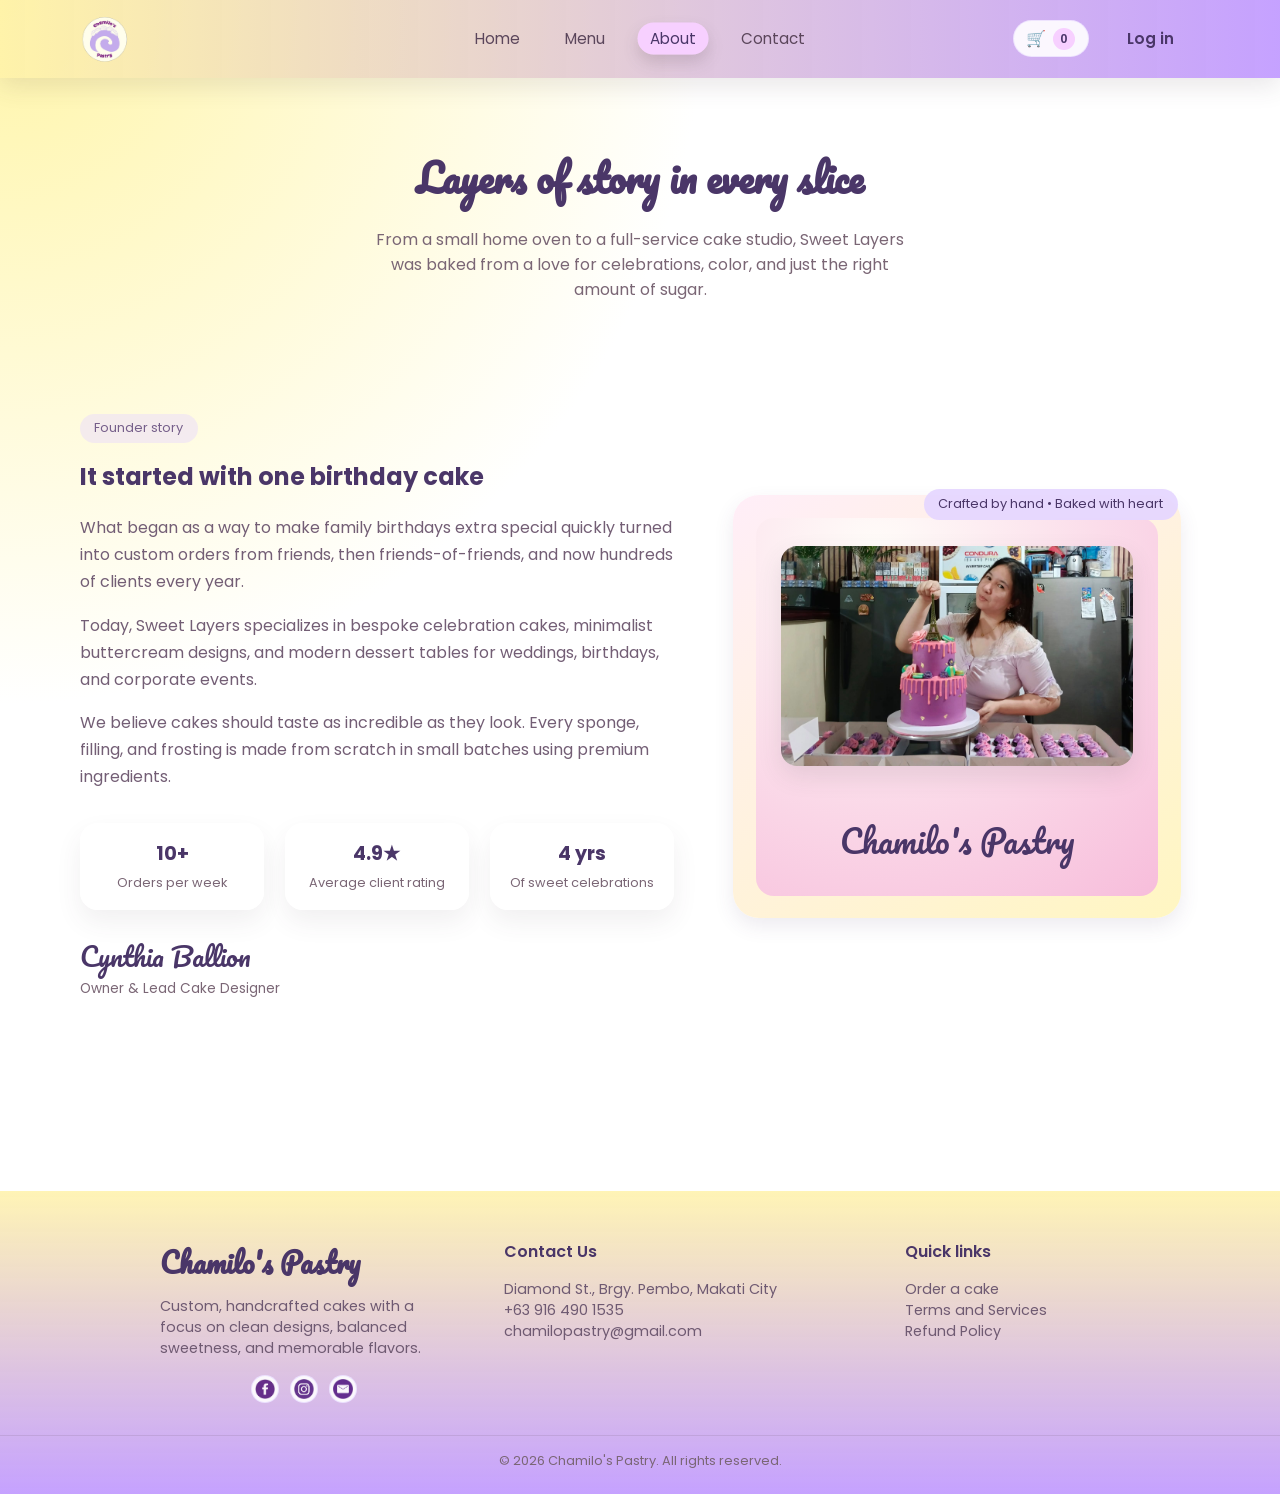
==== html/about.html @ f4e9b0ec "Renamed Chamilo's Pastry" ====
<!DOCTYPE html>
<html lang="en">
  <head>
    <meta charset="UTF-8" />
    <title>About Us • Chamilo's Pastry</title>
    <meta name="viewport" content="width=device-width, initial-scale=1" />
    <!-- Fonts -->
    <link rel="preconnect" href="https://fonts.googleapis.com" />
    <link rel="preconnect" href="https://fonts.gstatic.com" crossorigin />
    <link
      href="https://fonts.googleapis.com/css2?family=Pacifico&family=Poppins:wght@300;400;500;600;700&display=swap"
      rel="stylesheet"
    />
    <!-- CSS -->
    <link rel="stylesheet" href="/css/style.css" />
    <link rel="stylesheet" href="/css/nav.css" />
    <link rel="stylesheet" href="/css/footer.css" />
    <link rel="stylesheet" href="/css/about.css" />
  </head>
  <body class="page-enter" data-page="about">

    <!-- Header -->
    <header class="site-header">
      <div class="container nav-bar">
        <div class="brand">
          <div class="brand-logo">
            <img src="/assets/logo.png" alt="Sweet Layers Logo" />
          </div>
        </div>

        <button class="nav-toggle" aria-label="Toggle navigation">☰</button>

        <nav>
          <ul class="nav-links">
            <li><a href="/html/index.html">Home</a></li>
            <li><a href="/html/menu.html">Menu</a></li>
            <li><a href="/html/about.html">About</a></li>
            <li><a href="/html/contact.html">Contact</a></li>
          </ul>
        </nav>

        <div class="nav-actions">
          <button class="nav-cart" type="button">
            <span class="nav-cart-icon">🛒</span>
            <span class="cart-badge" id="cartCount">0</span>
          </button>
          <a href="/html/login.html" class="btn btn-ghost">Log in</a>
        </div>
      </div>
    </header>

    <main>
      <section class="section">
        <div class="container">
          <h1 class="section-title fade-in-up">
            Layers of story in every slice
          </h1>
          <p class="section-subtitle fade-in-up fade-in-delay-1">
            From a small home oven to a full-service cake studio, Sweet Layers
            was baked from a love for celebrations, color, and just the right
            amount of sugar.
          </p>

          <div class="about-layout section fade-in-up fade-in-delay-2">
            <div class="about-story">
              <div class="pill">Founder story</div>
              <h2 style="margin-top: 1rem">
                It started with one birthday cake
              </h2>
              <p>
                What began as a way to make family birthdays extra special
                quickly turned into custom orders from friends, then
                friends-of-friends, and now hundreds of clients every year.
              </p>
              <p>
                Today, Sweet Layers specializes in bespoke celebration cakes,
                minimalist buttercream designs, and modern dessert tables for
                weddings, birthdays, and corporate events.
              </p>
              <p>
                We believe cakes should taste as incredible as they look. Every
                sponge, filling, and frosting is made from scratch in small
                batches using premium ingredients.
              </p>

              <div class="about-grid">
                <div class="about-stat">
                  <strong>10+</strong>
                  <span>Orders per week</span>
                </div>
                <div class="about-stat">
                  <strong>4.9★</strong>
                  <span>Average client rating</span>
                </div>
                <div class="about-stat">
                  <strong>4 yrs</strong>
                  <span>Of sweet celebrations</span>
                </div>
              </div>

              <div class="signature">
                <div class="signature-name">Cynthia Ballion</div>
                <div class="signature-role">Owner & Lead Cake Designer</div>
              </div>
            </div>

            <div class="about-image">
              <div class="about-badge">Crafted by hand • Baked with heart</div>
              <div class="about-photo">
                <div class="about-photo-inner">
                  <!-- owner image inside inner box -->
                  <img
                    src="/assets/owner.jpg"
                    alt="Owner of Sweet Layers"
                    class="about-owner-img-full"
                  />
                  <!-- text/logo below the image -->
                  <div style="margin-top: 1rem">Chamilo's Pastry</div>
                </div>
              </div>
            </div>
          </div>
        </div>
      </section>
    </main>

    <!-- paa -->
    <footer class="site-footer">
    <div class="footer-inner">
      <div class="footer-brand">
        <h3>Chamilo's Pastry</h3>
         <p>
          Custom, handcrafted cakes with a focus on clean designs, balanced sweetness, 
          and memorable flavors.
         </p>
      <div class="footer-socials">
        <!-- Facebook -->
        <a
          href="https://www.facebook.com/profile.php?id=100089264954559"
          target="_blank"
          rel="noopener"
          aria-label="Visit our Facebook page"
        >
          <img src="/assets/fb.png" alt="Facebook icon" />
        </a>

        <!-- Instagram -->
        <a
          href="https://www.instagram.com/chamilos_pastrys/"
          target="_blank"
          rel="noopener"
          aria-label="Visit our Instagram page"
        >
          <img src="/assets/insta.png" alt="Instagram icon" />
        </a>

        <!-- Email (Gmail) -->
        <a href="mailto:Chamilopastry@gmail.com" aria-label="Email us">
          <img src="/assets/email.png" alt="Email icon" />
        </a>
      </div>
    </div>

    <div>
      <div class="footer-column-title">Contact Us</div>
      <ul class="footer-links">
        <li>Diamond St., Brgy. Pembo, Makati City</li>
        <li>+63 916 490 1535</li>
        <li>chamilopastry@gmail.com</li>
      </ul>
    </div>

    <div>
      <div class="footer-column-title">Quick links</div>
      <ul class="footer-links">
        <li><a href="/html/menu.html">Order a cake</a></li>
        <li><a href="/html/contact.html">Terms and Services</a></li>
        <li><a href="/html/login.html">Refund Policy</a></li>
      </ul>
    </div>
  </div>

  <div class="footer-bottom">
    © <span id="year"></span> Chamilo's Pastry. All rights reserved.
  </div>
</footer>

    <script src="/js/script.js"></script>
  </body>
</html>
---- css/style.css ----
/* style.css - global styles, colors, typography */

:root {
  /* PASTEL COLOR PALETTE — CLEAN, SOFT, CONSISTENT */
  --pastel-yellow: #fff5a8; /* soft yellow */
  --pastel-purple: #d9c8ff; /* soft lavender */
  --accent-purple: #7a5fa8; /* deeper pastel purple */
  --accent-pink: #f7d0ff; /* optional soft pink highlight */
  --deep-plum: #4a3668; /* dark purple for text */
  --soft-white: #ffffff;
  --light-border: rgba(122, 95, 168, 0.25);

  --font-body: "Poppins", sans-serif;
  --font-cursive: "Pacifico", cursive;

  --shadow-soft: 0px 8px 20px rgba(74, 54, 104, 0.1);

  --transition-base: 0.25s ease;
}

*,
*::before,
*::after {
  box-sizing: border-box;
}

html {
  scroll-behavior: smooth;
}

body {
  margin: 0;
  font-family: var(--font-body);
  color: var(--deep-plum);
  background: radial-gradient(
      circle at top left,
      var(--pastel-yellow) 0,
      #ffffff 45%
    )
    fixed;
  min-height: 100vh;
}

/* Sweet page entrance animation */
body.page-enter {
  opacity: 0;
  animation: pageEnter 0.7s ease-out forwards;
}

@keyframes pageEnter {
  to {
    opacity: 1;
  }
}

/* Utility classes */

.container {
  width: min(1120px, 94%);
  margin-inline: auto;
}

.section {
  padding: 4rem 0;
}

.section-title {
  font-family: var(--font-cursive);
  font-size: clamp(2rem, 3vw, 2.6rem);
  text-align: center;
  margin-bottom: 1rem;
}

.section-subtitle {
  text-align: center;
  max-width: 540px;
  margin: 0 auto 3rem;
  color: #7a6675;
}

/* Reusable card style */

.card {
  background: rgba(255, 255, 255, 0.92);
  border-radius: 24px;
  box-shadow: var(--shadow-soft);
  padding: 2rem;
  position: relative;
  overflow: hidden;
}

.card::before {
  content: "";
  position: absolute;
  inset: -30%;
  background: radial-gradient(
    circle at top right,
    rgba(255, 247, 210, 0.7),
    transparent 55%
  );
  opacity: 0.7;
  pointer-events: none;
}

/* Buttons */

.btn {
  display: inline-flex;
  align-items: center;
  justify-content: center;
  gap: 0.4rem;
  padding: 0.8rem 1.6rem;
  border-radius: 999px;
  border: none;
  cursor: pointer;
  font-weight: 600;
  font-size: 0.95rem;
  text-decoration: none;
  transition: transform var(--transition-base),
    box-shadow var(--transition-base), background var(--transition-base),
    color var(--transition-base);
}

.btn-primary {
  background: linear-gradient(135deg, var(--pastel-yellow), var(--accent-pink));
  color: var(--deep-plum);
  box-shadow: var(--shadow-soft);
}

.btn-outline {
  background: transparent;
  border: 2px solid var(--light-border);
  color: var(--deep-plum);
}

.btn-ghost {
  background: transparent;
  color: var(--deep-plum);
}

.btn:hover {
  transform: translateY(-2px) scale(1.03);
  box-shadow: 0 16px 35px rgba(75, 59, 71, 0.18);
}

.btn:active {
  transform: translateY(0) scale(0.98);
  box-shadow: 0 6px 18px rgba(75, 59, 71, 0.14);
}

/* Inputs / forms */

/* Text inputs / selects / textarea (NOT radios or checkboxes) */
input:not([type="radio"]):not([type="checkbox"]),
textarea,
select {
  font-family: var(--font-body);
  border-radius: 999px;
  border: 1px solid #e4d5f7;
  padding: 0.8rem 1rem;
  width: 100%;
  font-size: 0.95rem;
  outline: none;
  transition: border-color var(--transition-base),
    box-shadow var(--transition-base), background var(--transition-base);
  background: rgba(255, 255, 255, 0.92);
}

textarea {
  border-radius: 18px;
  min-height: 140px;
  resize: vertical;
}

input:not([type="radio"]):not([type="checkbox"]):focus,
textarea:focus,
select:focus {
  border-color: var(--accent-pink);
  box-shadow: 0 0 0 3px rgba(255, 199, 217, 0.45);
}

/* Normal-looking radios (used in checkout methods) */
input[type="radio"],
input[type="checkbox"] {
  width: auto;
  padding: 0;
  margin: 0;
  box-shadow: none;
  background: transparent;
}

/* Sweet badge / pill */

.pill {
  display: inline-flex;
  align-items: center;
  gap: 0.4rem;
  padding: 0.35rem 0.9rem;
  border-radius: 999px;
  background: rgba(230, 215, 255, 0.45);
  color: #765f8a;
  font-size: 0.8rem;
}

/* Small cart bubble */

.cart-badge {
  min-width: 1.4rem;
  height: 1.4rem;
  border-radius: 999px;
  background: var(--accent-pink);
  color: var(--deep-plum);
  display: inline-flex;
  align-items: center;
  justify-content: center;
  font-size: 0.78rem;
  font-weight: 700;
}

/* Simple fade/slide helper classes */

.fade-in-up {
  opacity: 0;
  transform: translateY(18px);
  animation: fadeInUp 0.7s ease-out forwards;
}

.fade-in-delay-1 {
  animation-delay: 0.15s;
}
.fade-in-delay-2 {
  animation-delay: 0.3s;
}
.fade-in-delay-3 {
  animation-delay: 0.45s;
}

@keyframes fadeInUp {
  to {
    opacity: 1;
    transform: translateY(0);
  }
}

/* ============================
   CART DROPDOWN UNDER NAV CART BUTTON
   ============================ */

.cart-overlay {
  position: fixed;
  top: 0;
  left: 0;
  width: 100%;
  height: 100%;
  pointer-events: none;
  z-index: 200;
}

.cart-overlay.visible {
  pointer-events: auto;
}

.cart-panel {
  position: absolute;
  top: 70px;
  right: 20px;
  width: 330px;
  background: #ffffff;
  border-radius: 18px;
  padding: 1rem 1.2rem;
  box-shadow: 0 10px 35px rgba(0, 0, 0, 0.18);
  max-height: 70vh;
  overflow-y: auto;
  opacity: 0;
  transform: translateY(-10px);
  transition: opacity 0.25s ease, transform 0.25s ease;
}

.cart-overlay.visible .cart-panel {
  opacity: 1;
  transform: translateY(0);
}

.cart-panel-header {
  display: flex;
  justify-content: space-between;
  align-items: center;
  margin-bottom: 0.6rem;
}

.cart-panel-title {
  font-size: 1.2rem;
  font-family: var(--font-cursive);
  color: var(--accent-purple);
}

.cart-panel-close {
  background: transparent;
  border: none;
  font-size: 1.4rem;
  cursor: pointer;
}

.cart-item-row {
  display: grid;
  grid-template-columns: 1.6fr 0.8fr 0.7fr 0.5fr;
  gap: 0.3rem;
  padding: 0.5rem 0;
  border-bottom: 1px solid #eee;
  font-size: 0.85rem;
  align-items: center;
}

.qty-controls {
  display: inline-flex;
  align-items: center;
  gap: 0.3rem;
  background: rgba(217, 200, 255, 0.35);
  padding: 0.2rem 0.5rem;
  border-radius: 999px;
  font-size: 0.8rem;
}

.qty-controls button {
  background: transparent;
  border: none;
  cursor: pointer;
}

.cart-remove-btn {
  border: none;
  background: transparent;
  color: #b86c82;
  cursor: pointer;
  font-size: 0.75rem;
  text-decoration: underline;
}

.cart-empty-message {
  text-align: center;
  padding: 1rem 0.5rem;
  font-size: 0.9rem;
  color: #7a6675;
}

.cart-summary-box {
  margin-top: 0.8rem;
}

.cart-summary-row {
  display: flex;
  justify-content: space-between;
  font-size: 0.9rem;
  margin-bottom: 0.3rem;
}

.cart-summary-total {
  font-weight: 700;
  font-size: 1rem;
}

/* ============================
   GLOBAL CART TOAST (bottom of screen)
   ============================ */

.cart-toast {
  position: fixed;
  right: 1.5rem;
  bottom: 1.5rem;
  max-width: 320px;
  z-index: 210;
  background: rgba(255, 255, 255, 0.97);
  border-radius: 18px;
  box-shadow: 0 12px 28px rgba(0, 0, 0, 0.18);
  padding: 0.9rem 1.1rem;
  display: flex;
  align-items: flex-start;
  gap: 0.7rem;
  opacity: 0;
  transform: translateY(16px);
  pointer-events: none;
  transition: opacity var(--transition-base), transform var(--transition-base);
  font-size: 0.9rem;
}

.cart-toast--visible {
  opacity: 1;
  transform: translateY(0);
  pointer-events: auto;
}

.cart-toast-icon {
  width: 34px;
  height: 34px;
  border-radius: 999px;
  display: flex;
  align-items: center;
  justify-content: center;
  background: radial-gradient(
    circle at 30% 30%,
    var(--pastel-yellow),
    var(--pastel-purple)
  );
  font-size: 1.1rem;
}

.cart-toast-main {
  flex: 1;
}

.cart-toast-title {
  font-weight: 600;
  margin-bottom: 0.2rem;
}

.cart-toast-text {
  font-size: 0.82rem;
  color: #7a6675;
}

.cart-toast-actions {
  display: flex;
  margin-top: 0.6rem;
  gap: 0.4rem;
  flex-wrap: wrap;
}

.cart-toast-btn {
  border: none;
  border-radius: 999px;
  padding: 0.35rem 0.8rem;
  font-size: 0.78rem;
  cursor: pointer;
  transition: background var(--transition-base),
    transform var(--transition-base);
}

.cart-toast-btn-primary {
  background: var(--accent-purple);
  color: #fff;
}

.cart-toast-btn-ghost {
  background: transparent;
  color: var(--deep-plum);
}

.cart-toast-btn:hover {
  transform: translateY(-1px);
}

.cart-toast-close {
  background: transparent;
  border: none;
  font-size: 1rem;
  cursor: pointer;
  margin-left: 0.1rem;
  color: #9a849f;
}

/* ============================
   CHECKOUT MODAL (PAYMENT POPUP)
   ============================ */

.checkout-overlay {
  position: fixed;
  inset: 0;
  z-index: 220;
  background: rgba(0, 0, 0, 0.15);
  display: flex;
  align-items: center;
  justify-content: center;
  opacity: 0;
  pointer-events: none;
  transition: opacity 0.25s ease;
}

.checkout-overlay.visible {
  opacity: 1;
  pointer-events: auto;
}

.checkout-panel {
  width: min(420px, 94%);
  background: #ffffff;
  border-radius: 24px;
  box-shadow: 0 18px 40px rgba(0, 0, 0, 0.2);
  padding: 1.8rem 1.6rem 1.4rem;
}

.checkout-header {
  display: flex;
  justify-content: space-between;
  align-items: center;
  margin-bottom: 0.9rem;
}

.checkout-title {
  font-family: var(--font-cursive);
  font-size: 1.7rem;
  color: var(--accent-purple);
}

.checkout-close {
  background: transparent;
  border: none;
  font-size: 1.4rem;
  cursor: pointer;
  color: #9a849f;
}

.checkout-body {
  font-size: 0.9rem;
  color: #6f5a72;
}

.checkout-summary-text {
  margin-bottom: 0.6rem;
}

.checkout-summary {
  border-radius: 14px;
  background: rgba(247, 240, 255, 0.8);
  padding: 0.7rem 0.9rem;
  margin-bottom: 0.9rem;
}

.checkout-summary-row {
  display: flex;
  justify-content: space-between;
  font-size: 0.86rem;
  margin-bottom: 0.25rem;
}

.checkout-summary-row.checkout-summary-total {
  font-weight: 700;
  margin-top: 0.25rem;
}

/* Checkout methods layout */
.checkout-methods {
  margin-top: 0.8rem;
  display: flex;
  flex-direction: column;
  gap: 0.4rem;
}

.checkout-method {
  display: flex;
  align-items: center;
  gap: 0.6rem;
  font-size: 0.86rem;
}

.checkout-method input {
  margin: 0;
}

.checkout-method label {
  cursor: pointer;
}

.checkout-footer {
  display: flex;
  justify-content: flex-end;
  gap: 0.6rem;
  margin-top: 1.1rem;
}

/* =========================
   PAAYOS NGA TOL NABABALIW NAKO E
   ========================= */

.page-loader {
  position: fixed;
  inset: 0;
  z-index: 9999;
  background:
    radial-gradient(circle at top left, #fff8dc, #ffe9fb 40%, #e4d5ff 80%);
  display: flex;
  align-items: center;
  justify-content: center;
  pointer-events: auto;
  opacity: 1;
  visibility: visible;
  transition: opacity 0.6s ease, visibility 0.6s ease;
}

/* hidden state (JS adds this) */
.page-loader--hide {
  opacity: 0;
  visibility: hidden;
  pointer-events: none;
}

/* center content + put it above floating cakes */
.page-loader-inner {
  position: relative;
  z-index: 2;
  display: flex;
  flex-direction: column;
  align-items: center;
  gap: 1.2rem;
}

.loader-ring {
  width: 150px;
  height: 150px;
  border-radius: 50%;
  background: conic-gradient(
    from 0deg,
    rgba(247, 208, 255, 1),
    rgba(255, 245, 168, 1),
    rgba(217, 200, 255, 1),
    rgba(247, 208, 255, 1)
  );
  display: flex;
  align-items: center;
  justify-content: center;
  animation: loader-rotate 1.6s linear infinite;
}

.loader-bubble {
  width: 115px;
  height: 115px;
  border-radius: 50%;
  background: radial-gradient(circle at 30% 20%, #ffffff, #fbe6ff);
  display: flex;
  align-items: center;
  justify-content: center;
  box-shadow: 0 14px 40px rgba(74, 54, 104, 0.25);
  animation: loader-float 2.4s ease-in-out infinite;
}

.loader-emoji {
  font-size: 2.5rem;
  animation: loader-pulse 1.1s ease-in-out infinite;
}

/* floating cakes / cupcakes in the background */
.loader-floating-wrap {
  position: absolute;
  inset: 0;
  overflow: hidden;
  pointer-events: none;
  z-index: 1;
}

.loader-floating {
  position: absolute;
  bottom: -3rem;
  font-size: 1.8rem;
  opacity: 0;
  animation: loader-float-up 8s linear infinite;
}

/* random-looking positions / timings */
.loader-floating:nth-child(1) { left: 10%; animation-duration: 9s;  animation-delay: 0s; }
.loader-floating:nth-child(2) { left: 25%; animation-duration: 7.5s; animation-delay: 1s; }
.loader-floating:nth-child(3) { left: 40%; animation-duration: 8.5s; animation-delay: 0.5s; }
.loader-floating:nth-child(4) { left: 55%; animation-duration: 7.8s; animation-delay: 0.8s; }
.loader-floating:nth-child(5) { left: 70%; animation-duration: 8.2s; animation-delay: 0.5s; }
.loader-floating:nth-child(6) { left: 15%; animation-duration: 9.3s; animation-delay: 0.3s; }
.loader-floating:nth-child(7) { left: 35%; animation-duration: 8.7s; animation-delay: 0.2s; }
.loader-floating:nth-child(8) { left: 50%; animation-duration: 9.1s; animation-delay: 0.4s; }
.loader-floating:nth-child(9) { left: 65%; animation-duration: 7.9s; animation-delay: 1s; }
.loader-floating:nth-child(10){ left: 80%; animation-duration: 8.4s; animation-delay: 0.8s; }

/* simple progress bar */
.loader-progress {
  width: 190px;
  height: 6px;
  border-radius: 999px;
  background: rgba(255, 255, 255, 0.7);
  overflow: hidden;
  box-shadow: 0 6px 18px rgba(74, 54, 104, 0.16);
}

.loader-progress-bar {
  width: 0;
  height: 100%;
  border-radius: inherit;
  background: linear-gradient(
    90deg,
    var(--pastel-yellow),
    var(--accent-pink),
    var(--accent-purple)
  );
  animation: loader-progress 1.9s ease-in-out infinite;
}

/* text under progress bar */
.loader-text {
  font-size: 0.9rem;
  color: #6f5a72;
  letter-spacing: 0.04em;
}

/* animations */
@keyframes loader-rotate {
  from { transform: rotate(0deg); }
  to   { transform: rotate(360deg); }
}

@keyframes loader-float {
  0%, 100% { transform: translateY(0); }
  50%      { transform: translateY(-10px); }
}

@keyframes loader-pulse {
  0%, 100% { transform: scale(1); opacity: 1; }
  50%      { transform: scale(1.15); opacity: 0.85; }
}

@keyframes loader-float-up {
  0%   { transform: translateY(0) translateX(0); opacity: 0; }
  10%  { opacity: 1; }
  60%  { transform: translateY(-60vh) translateX(-10px); opacity: 1; }
  100% { transform: translateY(-100vh) translateX(10px); opacity: 0; }
}

@keyframes loader-progress {
  0%   { width: 0%; }
  40%  { width: 70%; }
  80%  { width: 100%; }
  100% { width: 100%; }
}

/* responsive tweak for loader */
@media (max-width: 640px) {
  .loader-ring {
    width: 130px;
    height: 130px;
  }
  .loader-bubble {
    width: 100px;
    height: 100px;
  }
  .loader-emoji {
    font-size: 2.1rem;
  }
}

/* animations */
@keyframes loader-rotate {
  from { transform: rotate(0deg); }
  to   { transform: rotate(360deg); }
}

@keyframes loader-float {
  0%, 100% { transform: translateY(0); }
  50%      { transform: translateY(-10px); }
}

@keyframes loader-pulse {
  0%, 100% { transform: scale(1); opacity: 1; }
  50%      { transform: scale(1.15); opacity: 0.85; }
}

@keyframes orbit-1 {
  0%   { transform: translate(-50%, 0) rotate(0deg) translateY(0); }
  100% { transform: translate(-50%, 0) rotate(360deg) translateY(0); }
}

@keyframes orbit-2 {
  0%   { transform: rotate(0deg) translateY(0); }
  100% { transform: rotate(360deg) translateY(0); }
}

@keyframes orbit-3 {
  0%   { transform: rotate(0deg) translateY(0); }
  100% { transform: rotate(-360deg) translateY(0); }
}

@keyframes loader-progress {
  0%   { width: 0%; }
  40%  { width: 70%; }
  80%  { width: 100%; }
  100% { width: 100%; }
}

/* responsive tweak for loader */
@media (max-width: 640px) {
  .loader-ring {
    width: 130px;
    height: 130px;
  }
  .loader-bubble {
    width: 100px;
    height: 100px;
  }
  .loader-emoji {
    font-size: 2.1rem;
  }
}

/* Mobile positioning for toast */
@media (max-width: 640px) {
  .cart-toast {
    left: 0.75rem;
    right: 0.75rem;
    bottom: 1rem;
  }
}

/* Mobile adjustments for cart dropdown */
@media (max-width: 640px) {
  .cart-panel {
    right: 10px;
    width: 92%;
  }
}

/* Global section padding tweak for smaller screens */
@media (max-width: 768px) {
  .section {
    padding: 3rem 0;
  }
}
---- css/nav.css ----
/* nav.css - header & navigation bar */

.site-header {
  position: fixed;
  top: 0;
  left: 0;
  right: 0;
  z-index: 20;
  backdrop-filter: blur(14px);
  background: linear-gradient(
    to right,
    rgba(255, 242, 169, 0.85),
    rgba(178, 130, 255, 0.75)
  );
  box-shadow: 0 8px 24px rgba(75, 59, 71, 0.12);
  transform: translateY(0);
  transition: transform 0.3s ease, box-shadow 0.3s ease, background 0.3s ease;
}

/* hide when scrolling down (handled by JS) */
.site-header.header-hidden {
  transform: translateY(-110%);
}

/* keep visible when hovering near top */
.site-header:hover {
  transform: translateY(0);
}

/* basic wrapper */
.nav-bar {
  padding-block: 0.8rem;
}

/* ---------- BRAND / LOGO (GLOBAL) ---------- */

.brand {
  display: flex;
  align-items: center;
}

.brand-logo {
  width: 52px;
  height: 52px;
  border-radius: 50%;
  overflow: hidden;
  display: flex;
  align-items: center;
  justify-content: center;
}

.brand-logo img {
  width: 100%;
  height: 100%;
  object-fit: contain; /* use 'cover' if you prefer cropped */
  display: block;
}

/* hide any leftover brand text */
.brand-text,
.brand-name,
.brand-tagline {
  display: none !important;
}

/* ---------- SHARED LINK / ACTION STYLES ---------- */

.nav-links {
  list-style: none;
  margin: 0;
  padding: 0;
}

.nav-links a {
  text-decoration: none;
  font-size: 0.95rem;
  color: #5b465b;
  padding: 0.35rem 0.8rem;
  border-radius: 999px;
  transition: background var(--transition-base), color var(--transition-base),
    transform var(--transition-base);
}

.nav-links a:hover {
  background: rgba(255, 255, 255, 0.9);
  transform: translateY(-1px);
}

.nav-links a.active {
  background: var(--accent-pink);
  color: var(--deep-plum);
  box-shadow: 0 8px 16px rgba(75, 59, 71, 0.18);
}

.nav-actions {
  display: flex;
  align-items: center;
  gap: 0.8rem;
}

.nav-cart {
  display: inline-flex;
  align-items: center;
  gap: 0.4rem;
  padding: 0.4rem 0.8rem;
  border-radius: 999px;
  background: rgba(255, 255, 255, 0.9);
  cursor: pointer;
  font-size: 0.9rem;
  border: 1px solid rgba(230, 215, 255, 0.6);
  transition: transform var(--transition-base),
    box-shadow var(--transition-base), background var(--transition-base);
}

.nav-cart:hover {
  transform: translateY(-1px);
  box-shadow: var(--shadow-soft);
}

.nav-cart-icon {
  font-size: 1rem;
}

.nav-toggle {
  background: none;
  border: none;
  font-size: 1.4rem;
  cursor: pointer;
}

/* ---------------------------------
   DESKTOP (≥ 769px): links centered on screen
   --------------------------------- */
@media (min-width: 769px) {
  .nav-bar {
    display: flex;
    align-items: center;
    justify-content: space-between;
    gap: 1rem;
    position: relative; /* so nav can be absolutely centered inside */
  }

  .brand {
    flex: 0 0 auto;
    justify-content: flex-start;
  }

  /* CENTER NAV ON THE VIEWPORT, NOT BETWEEN SIDES */
  .nav-bar nav {
    position: absolute;
    left: 50%;
    top: 50%;
    transform: translate(-50%, -50%); /* center in header */
  }

  .nav-bar .nav-links {
    display: flex;
    gap: 1.2rem;
    align-items: center;
    justify-content: center;
  }

  .nav-actions {
    flex: 0 0 auto;
    justify-content: flex-end;
  }

  .nav-toggle {
    display: none; /* no hamburger on desktop */
  }
}

/* ---------------------------------
   MOBILE / TABLET (≤ 768px)
   --------------------------------- */
@media (max-width: 768px) {
  .nav-bar {
    display: flex;
    align-items: center;
    gap: 0.6rem;
  }

  /* order the children of .nav-bar:
     brand (0) | nav (1) | actions (2, pushed right) | toggle (3, very right)
  */
  .brand {
    order: 0;
    flex: 0 0 auto;
  }

  /* nav is normal flow on mobile; we only absolutely position the dropdown UL */
  .nav-bar nav {
    order: 1;
    position: static;
    transform: none;
  }

  .nav-actions {
    order: 2;
    margin-left: auto; /* pushes actions + toggle group to the right */
    display: flex;
    align-items: center;
    gap: 0.4rem;
  }

  .nav-toggle {
    order: 3;
    display: block;
    margin-left: 0.4rem; /* small gap after "Log in" */
  }

  /* dropdown menu panel */
  .nav-links {
    position: absolute;
    top: 64px;
    right: 1.5rem;
    flex-direction: column;
    align-items: flex-start;
    justify-content: flex-start;
    padding: 1rem 1.2rem;
    border-radius: 18px;
    background: rgba(255, 255, 255, 0.98);
    box-shadow: var(--shadow-soft);
    transform-origin: top right;
    transform: scale(0.9);
    opacity: 0;
    pointer-events: none;
    gap: 0.8rem;
    transition: opacity var(--transition-base), transform var(--transition-base);
  }

  .site-header.nav-open .nav-links {
    opacity: 1;
    pointer-events: auto;
    transform: scale(1);
  }
}
---- css/footer.css ----
/* footer.css - global footer */

/* Small images inside the circular social buttons (Facebook, Instagram, Email) */
.footer-socials a img {
  width: 20px;          /* keeps all icons visually the same size */
  height: 20px;
  object-fit: contain;  /* prevents stretching if logos aren't perfect squares */
  display: block;       /* removes any extra inline spacing around the image */
}

/* Main footer background and vertical spacing from the page content above it */
.site-footer {
  background: linear-gradient(
    to top,
    rgba(178, 130, 255, 0.75),
    rgba(255, 242, 169, 0.85)
  );
  margin-top: 4rem;     /* space between page content and footer */
  padding-top: 3rem;    /* inner padding on top of the footer */
}

/* Layout for the three footer columns: brand, contact/visit, quick links */
.footer-inner {
  width: min(960px, 94%);                 /* keeps footer content nicely centered and not too wide */
  margin-inline: auto;                    /* centers the whole footer block */

  display: grid;                          /* lets us create three equal columns */
  grid-template-columns: repeat(3, minmax(0, 1fr)); /* exactly 3 even columns */
  gap: 3rem;                              /* horizontal space between columns */
  justify-items: center;                  /* centers each column within its grid cell */
  align-items: flex-start;                /* makes all columns start at the same top height */
}

/* Generic styling for each column wrapper */
.footer-inner > div {
  max-width: 360px;       /* stops very long text from stretching too far */
  text-align: left;       /* aligns the text inside each column to the left */
}

/* Brand column: logo text + short description */
.footer-brand h3 {
  font-family: var(--font-cursive);  /* keeps the script font for the brand name */
  font-size: 1.7rem;
  margin: 0 0 0.6rem;               /* no top margin so it lines up with other column titles */
}

.footer-brand p {
  margin: 0;                        /* removes default top margin so spacing is consistent */
  font-size: 0.9rem;                /* same size as other footer copy */
  color: #6f5a72;                   /* softer purple for body text */
}

/* Column titles like “Contact Us” and “Quick links” */
.footer-column-title {
  font-weight: 600;
  margin-bottom: 0.9rem;  /* space between title and the list below it */
}

/* Lists used for contact details and quick links */
.footer-links {
  list-style: none;       /* removes bullets */
  margin: 0;
  padding: 0;
}

/* Each line inside the lists (works for both links and plain text items) */
.footer-links li {
  font-size: 0.9rem;      /* makes contact details match the rest of the footer text size */
  color: #6f5a72;
}

/* Links inside the lists such as “Order a cake”, “Client portal”, etc. */
.footer-links a {
  text-decoration: none;
  font-size: 0.9rem;
  color: #6f5a72;
  transition: color var(--transition-base), transform var(--transition-base);
}

/* Slight movement and color change when hovering over footer links */
.footer-links a:hover {
  color: var(--deep-plum);
  transform: translateX(2px);
}

/* Thin line and text for the bottom copyright row */
.footer-bottom {
  border-top: 1px solid rgba(75, 59, 71, 0.12);
  margin-top: 2rem;
  padding: 1rem 0 1.5rem;
  text-align: center;
  font-size: 0.8rem;
  color: #7a6675;
}

/* Container for the round social icon buttons under the brand text */
.footer-socials {
  display: flex;
  gap: 0.7rem;
  margin-top: 1rem;
  justify-content: center;   /* keeps the icons centered under the brand column */
}

/* Individual round social buttons (the white circles) */
.footer-socials a {
  width: 28px;
  height: 28px;
  border-radius: 999px;      /* fully rounded for a circular look */
  display: inline-flex;
  align-items: center;
  justify-content: center;
  font-size: 0.9rem;
  text-decoration: none;
  background: rgba(255, 255, 255, 0.9);
  border: 1px solid rgba(230, 215, 255, 0.7);
  color: #6f5a72;
  transition: transform var(--transition-base),
    box-shadow var(--transition-base), background var(--transition-base);
}

/* Hover effect for social buttons: slight lift + pink background */
.footer-socials a:hover {
  transform: translateY(-2px);
  background: var(--accent-pink);
  box-shadow: var(--shadow-soft);
  color: var(--deep-plum);
}

/* Tablet view: same three columns, just slightly tighter spacing */
@media (max-width: 900px) {
  .footer-inner {
    gap: 2rem;
  }
}

/* Mobile view: stack the columns vertically but keep everything centered overall */
@media (max-width: 640px) {
  .footer-inner {
    grid-template-columns: minmax(0, 1fr);  /* single column layout */
    text-align: left;                       /* keep text left-aligned even on mobile */
  }

  .footer-inner > div {
    max-width: 100%;                        /* let each section use full width on small screens */
  }
}
---- css/about.css ----
/* about.css */

.about-layout {
  display: grid;
  grid-template-columns: minmax(0, 1.1fr) minmax(0, 0.9fr);
  gap: 2.5rem;
  align-items: center;
}

.about-image {
  position: relative;
  padding: 2rem 1.2rem;
}

.about-photo {
  border-radius: 26px;
  background: linear-gradient(145deg, #ffeef8, #fff6c2);
  padding: 1.4rem;
  box-shadow: var(--shadow-soft);
}

.about-photo-inner {
  border-radius: 18px;
  background: radial-gradient(circle at 30% 10%, #fffdf9, #f7bddb);
  padding: 1.8rem 1.6rem 1.7rem;
  text-align: center;
  font-family: var(--font-cursive);
  font-size: 2rem;
}

/* NEW: owner photo inside card */
.about-owner-img-full {
  width: 100%;
  height: 220px;
  object-fit: cover;
  border-radius: 16px;
  margin-bottom: 1rem;
  box-shadow: 0 10px 24px rgba(75, 59, 71, 0.12);
}

.about-badge {
  position: absolute;
  right: 1.4rem;
  top: 1.6rem;
  padding: 0.4rem 0.9rem;
  border-radius: 999px;
  background: rgba(230, 215, 255, 0.95);
  font-size: 0.8rem;
}

.about-story p {
  color: #735e75;
  margin-bottom: 1rem;
  line-height: 1.7;
}

.about-grid {
  display: grid;
  grid-template-columns: repeat(3, minmax(0, 1fr));
  gap: 1.3rem;
  margin-top: 2rem;
}

.about-stat {
  background: rgba(255, 255, 255, 0.96);
  border-radius: 18px;
  padding: 1rem 1.1rem;
  box-shadow: 0 12px 26px rgba(75, 59, 71, 0.08);
  text-align: center;
}

.about-stat strong {
  display: block;
  font-size: 1.2rem;
  margin-bottom: 0.1rem;
}

.about-stat span {
  font-size: 0.8rem;
  color: #7a6675;
}

/* Signature */

.signature {
  margin-top: 1.5rem;
}

.signature-name {
  font-family: var(--font-cursive);
  font-size: 1.6rem;
}

.signature-role {
  font-size: 0.85rem;
  color: #7a6675;
}

/* Extra top space between nav and contact hero */
body[data-page="about"] main > .section:first-of-type {
  padding-top: 7rem;   /* increase this value if you want even more space */
}


@media (max-width: 900px) {
  .about-layout {
    grid-template-columns: minmax(0, 1fr);
  }

  .about-image {
    order: -1; /* optional: move card above text on small screens */
  }
}

@media (max-width: 640px) {
  .about-grid {
    grid-template-columns: minmax(0, 1fr);
  }
}
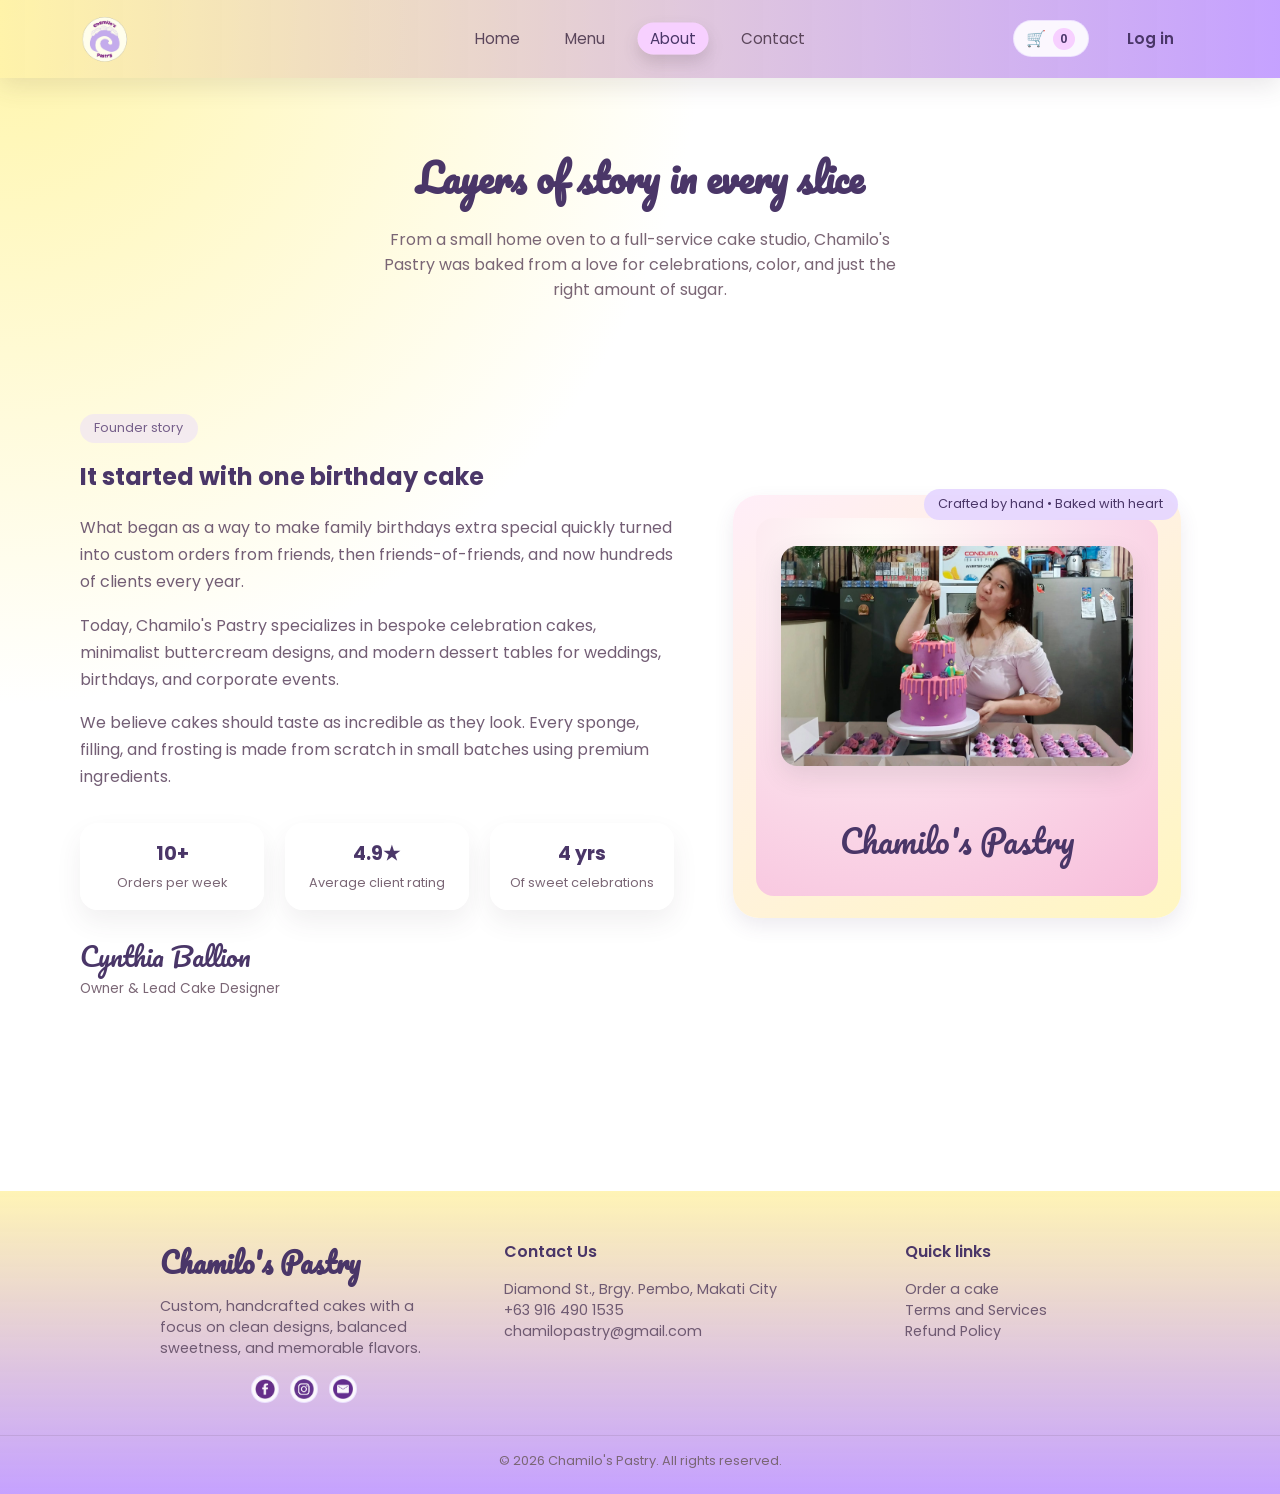
==== commit 713e988d: ""basta anjan lahat ng binago para namang tanga"" ====
--- a/html/about.html
+++ b/html/about.html
@@ -24,7 +24,7 @@
       <div class="container nav-bar">
         <div class="brand">
           <div class="brand-logo">
-            <img src="/assets/logo.png" alt="Sweet Layers Logo" />
+            <img src="/assets/logo.png" alt="Chamilo's Pastry Logo" />
           </div>
         </div>
 
@@ -56,7 +56,7 @@
             Layers of story in every slice
           </h1>
           <p class="section-subtitle fade-in-up fade-in-delay-1">
-            From a small home oven to a full-service cake studio, Sweet Layers
+            From a small home oven to a full-service cake studio, Chamilo's Pastry
             was baked from a love for celebrations, color, and just the right
             amount of sugar.
           </p>
@@ -73,7 +73,7 @@
                 friends-of-friends, and now hundreds of clients every year.
               </p>
               <p>
-                Today, Sweet Layers specializes in bespoke celebration cakes,
+                Today, Chamilo's Pastry specializes in bespoke celebration cakes,
                 minimalist buttercream designs, and modern dessert tables for
                 weddings, birthdays, and corporate events.
               </p>
@@ -111,7 +111,7 @@
                   <!-- owner image inside inner box -->
                   <img
                     src="/assets/owner.jpg"
-                    alt="Owner of Sweet Layers"
+                    alt="Owner of Chamilo's Pastry"
                     class="about-owner-img-full"
                   />
                   <!-- text/logo below the image -->
--- a/css/style.css
+++ b/css/style.css
@@ -1,7 +1,4 @@
-/* style.css - global styles, colors, typography */
-
 :root {
-  /* PASTEL COLOR PALETTE — CLEAN, SOFT, CONSISTENT */
   --pastel-yellow: #fff5a8; /* soft yellow */
   --pastel-purple: #d9c8ff; /* soft lavender */
   --accent-purple: #7a5fa8; /* deeper pastel purple */
@@ -41,7 +38,7 @@
   min-height: 100vh;
 }
 
-/* Sweet page entrance animation */
+/* Animation */
 body.page-enter {
   opacity: 0;
   animation: pageEnter 0.7s ease-out forwards;
@@ -179,7 +176,6 @@
   box-shadow: 0 0 0 3px rgba(255, 199, 217, 0.45);
 }
 
-/* Normal-looking radios (used in checkout methods) */
 input[type="radio"],
 input[type="checkbox"] {
   width: auto;
@@ -189,7 +185,7 @@
   background: transparent;
 }
 
-/* Sweet badge / pill */
+/* pill */
 
 .pill {
   display: inline-flex;
@@ -242,9 +238,7 @@
   }
 }
 
-/* ============================
-   CART DROPDOWN UNDER NAV CART BUTTON
-   ============================ */
+/* cart dropdown */
 
 .cart-overlay {
   position: fixed;
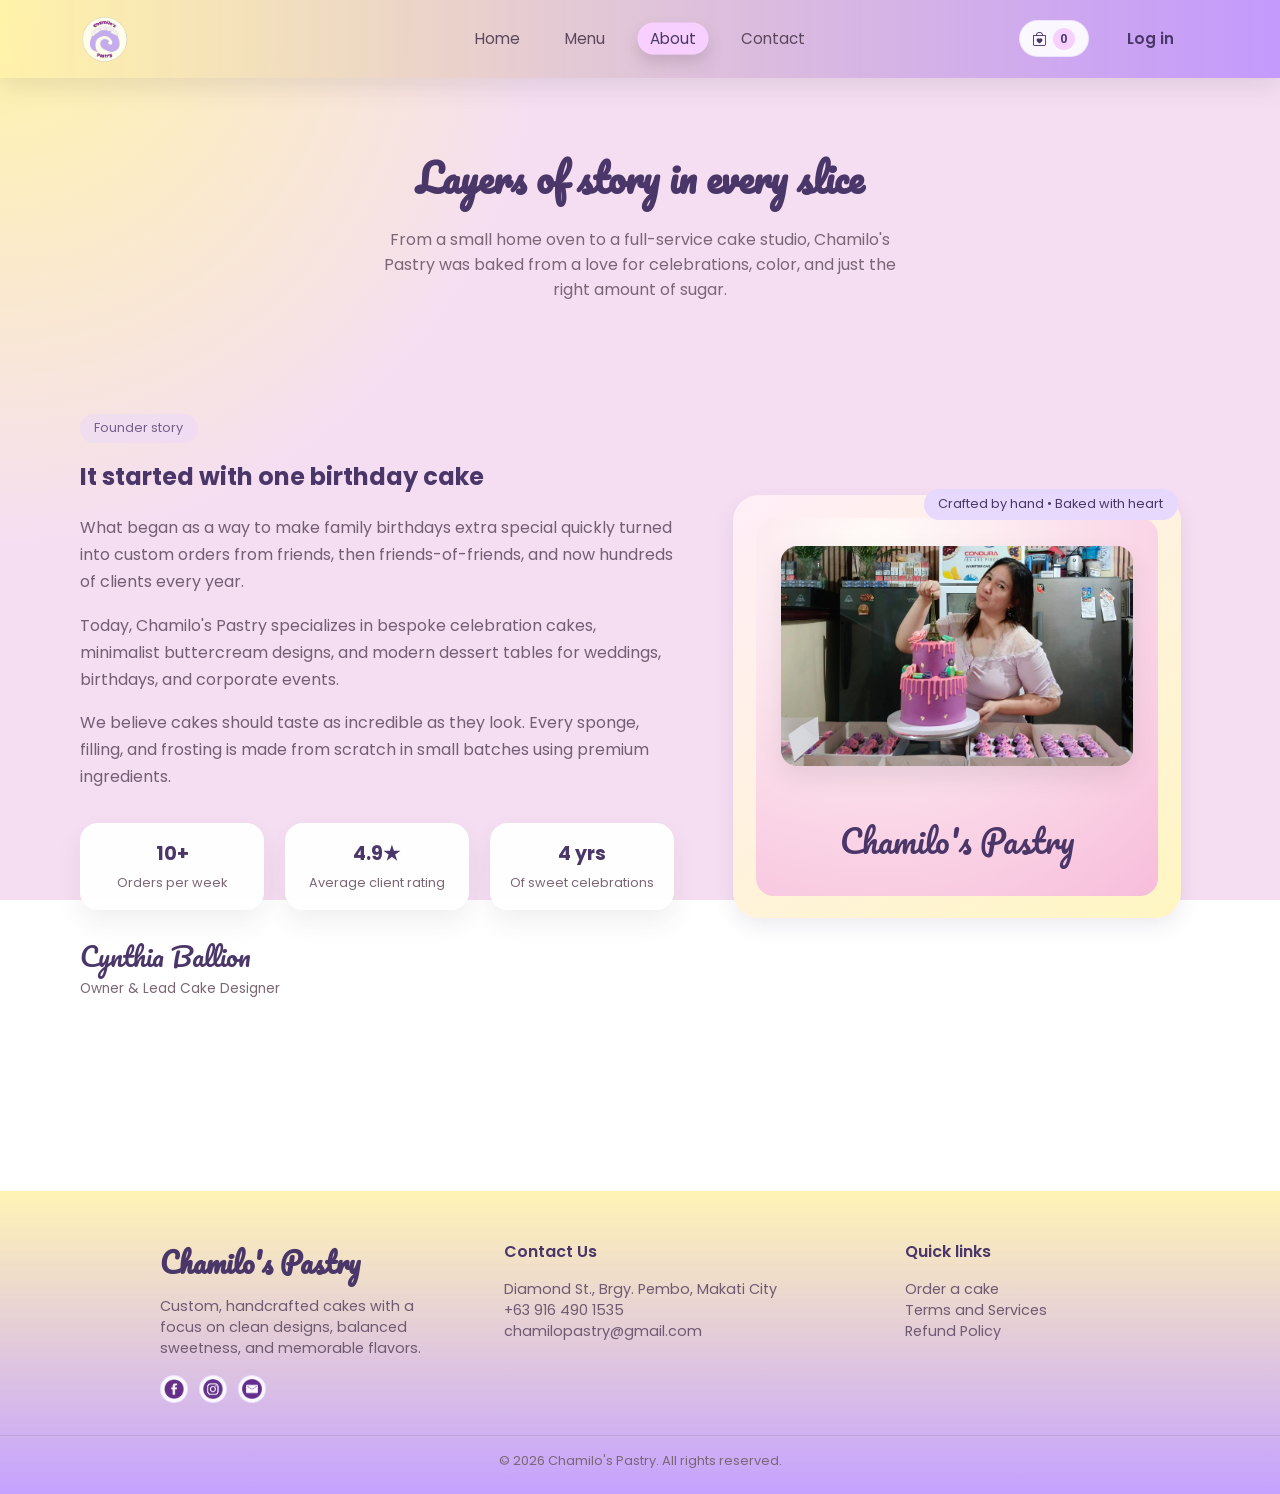
==== commit ec988c4a: ""isa pa to naiwan"" ====
--- a/html/about.html
+++ b/html/about.html
@@ -11,6 +11,8 @@
       href="https://fonts.googleapis.com/css2?family=Pacifico&family=Poppins:wght@300;400;500;600;700&display=swap"
       rel="stylesheet"
     />
+    <link rel="icon" type="image/x-icon" href="/assets/logo.png">
+
     <!-- CSS -->
     <link rel="stylesheet" href="/css/style.css" />
     <link rel="stylesheet" href="/css/nav.css" />
@@ -41,7 +43,7 @@
 
         <div class="nav-actions">
           <button class="nav-cart" type="button">
-            <span class="nav-cart-icon">🛒</span>
+            <i class="bi bi-bag-heart"></i>            
             <span class="cart-badge" id="cartCount">0</span>
           </button>
           <a href="/html/login.html" class="btn btn-ghost">Log in</a>
--- a/css/footer.css
+++ b/css/footer.css
@@ -98,7 +98,7 @@
   display: flex;
   gap: 0.7rem;
   margin-top: 1rem;
-  justify-content: center;   /* keeps the icons centered under the brand column */
+  justify-content: left;   /* keeps the icons centered under the brand column */
 }
 
 /* Individual round social buttons (the white circles) */
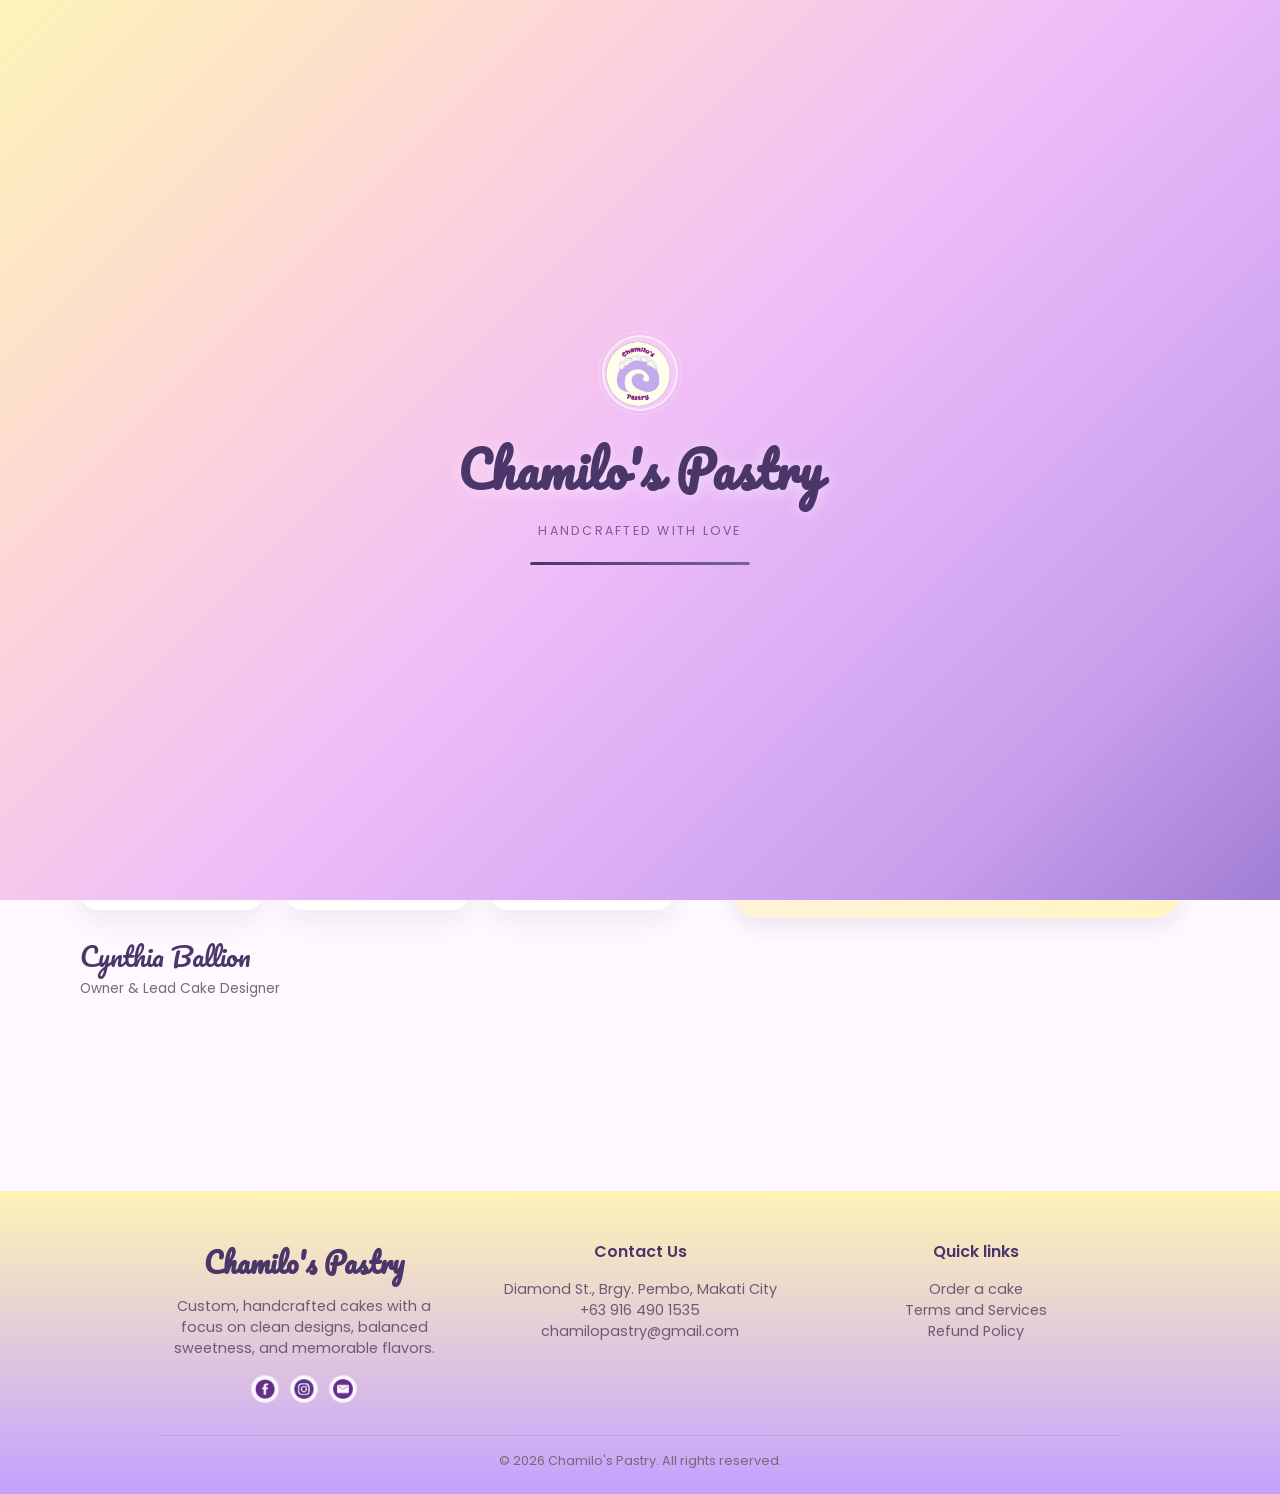
==== commit d205a29a: "Add files via upload" ====
--- a/html/about.html
+++ b/html/about.html
@@ -1,192 +1,204 @@
-<!DOCTYPE html>
-<html lang="en">
-  <head>
-    <meta charset="UTF-8" />
-    <title>About Us • Chamilo's Pastry</title>
-    <meta name="viewport" content="width=device-width, initial-scale=1" />
-    <!-- Fonts -->
-    <link rel="preconnect" href="https://fonts.googleapis.com" />
-    <link rel="preconnect" href="https://fonts.gstatic.com" crossorigin />
-    <link
-      href="https://fonts.googleapis.com/css2?family=Pacifico&family=Poppins:wght@300;400;500;600;700&display=swap"
-      rel="stylesheet"
-    />
-    <link rel="icon" type="image/x-icon" href="/assets/logo.png">
-
-    <!-- CSS -->
-    <link rel="stylesheet" href="/css/style.css" />
-    <link rel="stylesheet" href="/css/nav.css" />
-    <link rel="stylesheet" href="/css/footer.css" />
-    <link rel="stylesheet" href="/css/about.css" />
-  </head>
-  <body class="page-enter" data-page="about">
-
-    <!-- Header -->
-    <header class="site-header">
-      <div class="container nav-bar">
-        <div class="brand">
-          <div class="brand-logo">
-            <img src="/assets/logo.png" alt="Chamilo's Pastry Logo" />
-          </div>
-        </div>
-
-        <button class="nav-toggle" aria-label="Toggle navigation">☰</button>
-
-        <nav>
-          <ul class="nav-links">
-            <li><a href="/html/index.html">Home</a></li>
-            <li><a href="/html/menu.html">Menu</a></li>
-            <li><a href="/html/about.html">About</a></li>
-            <li><a href="/html/contact.html">Contact</a></li>
-          </ul>
-        </nav>
-
-        <div class="nav-actions">
-          <button class="nav-cart" type="button">
-            <i class="bi bi-bag-heart"></i>            
-            <span class="cart-badge" id="cartCount">0</span>
-          </button>
-          <a href="/html/login.html" class="btn btn-ghost">Log in</a>
-        </div>
-      </div>
-    </header>
-
-    <main>
-      <section class="section">
-        <div class="container">
-          <h1 class="section-title fade-in-up">
-            Layers of story in every slice
-          </h1>
-          <p class="section-subtitle fade-in-up fade-in-delay-1">
-            From a small home oven to a full-service cake studio, Chamilo's Pastry
-            was baked from a love for celebrations, color, and just the right
-            amount of sugar.
-          </p>
-
-          <div class="about-layout section fade-in-up fade-in-delay-2">
-            <div class="about-story">
-              <div class="pill">Founder story</div>
-              <h2 style="margin-top: 1rem">
-                It started with one birthday cake
-              </h2>
-              <p>
-                What began as a way to make family birthdays extra special
-                quickly turned into custom orders from friends, then
-                friends-of-friends, and now hundreds of clients every year.
-              </p>
-              <p>
-                Today, Chamilo's Pastry specializes in bespoke celebration cakes,
-                minimalist buttercream designs, and modern dessert tables for
-                weddings, birthdays, and corporate events.
-              </p>
-              <p>
-                We believe cakes should taste as incredible as they look. Every
-                sponge, filling, and frosting is made from scratch in small
-                batches using premium ingredients.
-              </p>
-
-              <div class="about-grid">
-                <div class="about-stat">
-                  <strong>10+</strong>
-                  <span>Orders per week</span>
-                </div>
-                <div class="about-stat">
-                  <strong>4.9★</strong>
-                  <span>Average client rating</span>
-                </div>
-                <div class="about-stat">
-                  <strong>4 yrs</strong>
-                  <span>Of sweet celebrations</span>
-                </div>
-              </div>
-
-              <div class="signature">
-                <div class="signature-name">Cynthia Ballion</div>
-                <div class="signature-role">Owner & Lead Cake Designer</div>
-              </div>
-            </div>
-
-            <div class="about-image">
-              <div class="about-badge">Crafted by hand • Baked with heart</div>
-              <div class="about-photo">
-                <div class="about-photo-inner">
-                  <!-- owner image inside inner box -->
-                  <img
-                    src="/assets/owner.jpg"
-                    alt="Owner of Chamilo's Pastry"
-                    class="about-owner-img-full"
-                  />
-                  <!-- text/logo below the image -->
-                  <div style="margin-top: 1rem">Chamilo's Pastry</div>
-                </div>
-              </div>
-            </div>
-          </div>
-        </div>
-      </section>
-    </main>
-
-    <!-- paa -->
-    <footer class="site-footer">
-    <div class="footer-inner">
-      <div class="footer-brand">
-        <h3>Chamilo's Pastry</h3>
-         <p>
-          Custom, handcrafted cakes with a focus on clean designs, balanced sweetness, 
-          and memorable flavors.
-         </p>
-      <div class="footer-socials">
-        <!-- Facebook -->
-        <a
-          href="https://www.facebook.com/profile.php?id=100089264954559"
-          target="_blank"
-          rel="noopener"
-          aria-label="Visit our Facebook page"
-        >
-          <img src="/assets/fb.png" alt="Facebook icon" />
-        </a>
-
-        <!-- Instagram -->
-        <a
-          href="https://www.instagram.com/chamilos_pastrys/"
-          target="_blank"
-          rel="noopener"
-          aria-label="Visit our Instagram page"
-        >
-          <img src="/assets/insta.png" alt="Instagram icon" />
-        </a>
-
-        <!-- Email (Gmail) -->
-        <a href="mailto:Chamilopastry@gmail.com" aria-label="Email us">
-          <img src="/assets/email.png" alt="Email icon" />
-        </a>
-      </div>
-    </div>
-
-    <div>
-      <div class="footer-column-title">Contact Us</div>
-      <ul class="footer-links">
-        <li>Diamond St., Brgy. Pembo, Makati City</li>
-        <li>+63 916 490 1535</li>
-        <li>chamilopastry@gmail.com</li>
-      </ul>
-    </div>
-
-    <div>
-      <div class="footer-column-title">Quick links</div>
-      <ul class="footer-links">
-        <li><a href="/html/menu.html">Order a cake</a></li>
-        <li><a href="/html/contact.html">Terms and Services</a></li>
-        <li><a href="/html/login.html">Refund Policy</a></li>
-      </ul>
-    </div>
-  </div>
-
-  <div class="footer-bottom">
-    © <span id="year"></span> Chamilo's Pastry. All rights reserved.
-  </div>
-</footer>
-
-    <script src="/js/script.js"></script>
-  </body>
-</html>
+<!DOCTYPE html>
+<html lang="en">
+  <head>
+    <meta charset="UTF-8" />
+    <title>Chamilo's Pastry</title>
+    <link rel="icon" type="image/png" href="/assets/logo.png">
+    <meta name="viewport" content="width=device-width, initial-scale=1" />
+    <!-- Fonts -->
+    <link rel="preconnect" href="https://fonts.googleapis.com" />
+    <link rel="preconnect" href="https://fonts.gstatic.com" crossorigin />
+    <link
+      href="https://fonts.googleapis.com/css2?family=Pacifico&family=Poppins:wght@300;400;500;600;700&display=swap"
+      rel="stylesheet"
+    />
+    <!-- CSS -->
+    <link rel="stylesheet" href="/css/style.css" />
+    <link rel="stylesheet" href="/css/nav.css" />
+    <link rel="stylesheet" href="/css/footer.css" />
+    <link rel="stylesheet" href="/css/about.css" />
+  </head>
+  <body class="page-enter" data-page="about">
+
+  <!-- ===================== PAGE LOADER ===================== -->
+  <div id="pageLoader" class="page-loader">
+    <div class="loader-content">
+      <div class="loader-logo-ring"><img src="/assets/logo.png" class="loader-logo-img" alt="Chamilo's Pastry" /></div>
+      <h1 class="loader-brand-title">Chamilo's Pastry</h1>
+      <p class="loader-tagline">Handcrafted with love</p>
+      <div class="loader-bar-track"><div class="loader-bar-fill"></div></div>
+    </div>
+  </div>
+
+    <!-- Header -->
+    <header class="site-header">
+      <div class="container nav-bar">
+        <a href="/html/index.html" class="brand">
+          <div class="brand-logo">
+            <img src="/assets/logo.png" alt="Chamilo's Pastry Logo" />
+          </div>
+          <span class="brand-name">Chamilo's Pastry</span>
+        </a>
+
+        <button class="nav-toggle" aria-label="Toggle navigation">☰</button>
+
+        <nav>
+          <ul class="nav-links">
+            <li><a href="/html/index.html">Home</a></li>
+            <li><a href="/html/menu.html">Menu</a></li>
+            <li><a href="/html/about.html">About</a></li>
+            <li><a href="/html/contact.html">Contact</a></li>
+          </ul>
+        </nav>
+
+        <div class="nav-actions">
+          <button class="nav-cart" type="button">
+            <span class="nav-cart-icon"></span>
+            <span class="cart-badge" id="cartCount">0</span>
+          </button>
+          <a href="/html/login.html" class="btn btn-ghost">Log in</a>
+        </div>
+      </div>
+    </header>
+
+    <main>
+      <section class="section">
+        <div class="container">
+          <h1 class="section-title fade-in-up">
+            Layers of story in every slice
+          </h1>
+          <p class="section-subtitle fade-in-up fade-in-delay-1">
+            From a small home oven to a full-service cake studio, Chamilo's Pastry
+            was baked from a love for celebrations, color, and just the right
+            amount of sugar.
+          </p>
+
+          <div class="about-layout section fade-in-up fade-in-delay-2">
+            <div class="about-story">
+              <div class="pill">Founder story</div>
+              <h2 style="margin-top: 1rem">
+                It started with one birthday cake
+              </h2>
+              <p>
+                What began as a way to make family birthdays extra special
+                quickly turned into custom orders from friends, then
+                friends-of-friends, and now hundreds of clients every year.
+              </p>
+              <p>
+                Today, Chamilo's Pastry specializes in bespoke celebration cakes,
+                minimalist buttercream designs, and modern dessert tables for
+                weddings, birthdays, and corporate events.
+              </p>
+              <p>
+                We believe cakes should taste as incredible as they look. Every
+                sponge, filling, and frosting is made from scratch in small
+                batches using premium ingredients.
+              </p>
+
+              <div class="about-grid">
+                <div class="about-stat">
+                  <strong>10+</strong>
+                  <span>Orders per week</span>
+                </div>
+                <div class="about-stat">
+                  <strong>4.9 ★</strong>
+                  <span>Average client rating</span>
+                </div>
+                <div class="about-stat">
+                  <strong>4 yrs</strong>
+                  <span>of sweet celebrations</span>
+                </div>
+              </div>
+
+              <div class="signature">
+                <div class="signature-name">Cynthia Ballion</div>
+                <div class="signature-role">Owner & Lead Cake Designer</div>
+              </div>
+            </div>
+
+            <div class="about-image">
+              <div class="about-badge">Crafted by hand • Baked with heart</div>
+              <div class="about-photo">
+                <div class="about-photo-inner">
+                  <!-- owner image inside inner box -->
+                  <img
+                    src="/assets/owner.jpg"
+                    alt="Owner of Chamilo's Pastry"
+                    class="about-owner-img-full"
+                  />
+                  <!-- text/logo below the image -->
+                  <div style="margin-top: 1rem">Chamilo's Pastry</div>
+                </div>
+              </div>
+            </div>
+          </div>
+        </div>
+      </section>
+    </main>
+
+    <!-- paa -->
+    <footer class="site-footer">
+    <div class="footer-inner">
+      <div class="footer-brand">
+        <h3>Chamilo's Pastry</h3>
+         <p>
+          Custom, handcrafted cakes with a focus on clean designs, balanced sweetness, 
+          and memorable flavors.
+         </p>
+      <div class="footer-socials">
+        <!-- Facebook -->
+        <a
+          href="https://www.facebook.com/profile.php?id=100089264954559"
+          target="_blank"
+          rel="noopener"
+          aria-label="Visit our Facebook page"
+        >
+          <img src="/assets/fb.png" alt="Facebook icon" />
+        </a>
+
+        <!-- Instagram -->
+        <a
+          href="https://www.instagram.com/chamilos_pastrys/"
+          target="_blank"
+          rel="noopener"
+          aria-label="Visit our Instagram page"
+        >
+          <img src="/assets/insta.png" alt="Instagram icon" />
+        </a>
+
+        <!-- Email (Gmail) -->
+        <a href="mailto:Chamilopastry@gmail.com" aria-label="Email us">
+          <img src="/assets/email.png" alt="Email icon" />
+        </a>
+      </div>
+    </div>
+
+    <div>
+      <div class="footer-column-title">Contact Us</div>
+      <ul class="footer-links">
+        <li>Diamond St., Brgy. Pembo, Makati City</li>
+        <li>+63 916 490 1535</li>
+        <li>chamilopastry@gmail.com</li>
+      </ul>
+    </div>
+
+    <div>
+      <div class="footer-column-title">Quick links</div>
+      <ul class="footer-links">
+        <li><a href="/html/menu.html">Order a cake</a></li>
+        <li><a href="/html/contact.html">Terms and Services</a></li>
+        <li><a href="/html/login.html">Refund Policy</a></li>
+      </ul>
+    </div>
+  </div>
+
+  <div class="footer-bottom">
+    © <span id="year"></span> Chamilo's Pastry. All rights reserved.
+  </div>
+</footer>
+
+    <script src="/js/script.js"></script>
+    <link rel="stylesheet" href="/css/chatbot.css" />
+    <script src="/js/chatbot.js"></script>
+  </body>
+</html>
--- a/css/style.css
+++ b/css/style.css
@@ -0,0 +1,2067 @@
+/* style.css - global styles, colors, typography */
+
+:root {
+  /* PASTEL COLOR PALETTE — CLEAN, SOFT, CONSISTENT */
+  --pastel-yellow: #fff5a8;
+  --pastel-purple: #d9c8ff;
+  --accent-purple: #7a5fa8;
+  --accent-pink: #f7d0ff;
+  --deep-plum: #4a3668;
+  --soft-white: #ffffff;
+  --light-border: rgba(122, 95, 168, 0.25);
+
+  --font-body: "Poppins", sans-serif;
+  --font-cursive: "Pacifico", cursive;
+
+  --shadow-soft: 0px 8px 20px rgba(74, 54, 104, 0.1);
+  --transition-base: 0.25s ease;
+}
+
+*,
+*::before,
+*::after {
+  box-sizing: border-box;
+}
+
+html {
+  scroll-behavior: smooth;
+}
+
+body {
+  margin: 0;
+  font-family: var(--font-body);
+  color: var(--deep-plum);
+  background: #fdf9ff;
+  min-height: 100vh;
+  overflow-x: hidden;
+}
+
+/* ============================
+   PAGE BACKGROUND DECORATIONS
+   ============================ */
+
+.page-bg-decor {
+  position: fixed;
+  inset: 0;
+  z-index: -1;
+  pointer-events: none;
+  overflow: hidden;
+}
+
+.page-bg-decor::before {
+  content: "";
+  position: absolute;
+  inset: 0;
+  background:
+    radial-gradient(ellipse at 0% 0%, rgba(255, 245, 168, 0.55) 0%, transparent 50%),
+    radial-gradient(ellipse at 100% 100%, rgba(217, 200, 255, 0.45) 0%, transparent 50%),
+    radial-gradient(ellipse at 50% 50%, rgba(247, 208, 255, 0.2) 0%, transparent 60%),
+    #fdf9ff;
+}
+
+.bg-blob {
+  position: absolute;
+  border-radius: 50%;
+  filter: blur(80px);
+}
+
+.bg-blob-1 {
+  width: 600px; height: 600px;
+  background: radial-gradient(circle, rgba(255, 245, 168, 0.7), rgba(255, 220, 180, 0.3));
+  top: -180px; left: -180px;
+  animation: blobDrift 12s ease-in-out infinite alternate;
+}
+
+.bg-blob-2 {
+  width: 500px; height: 500px;
+  background: radial-gradient(circle, rgba(217, 200, 255, 0.6), rgba(247, 208, 255, 0.3));
+  bottom: 10%; right: -160px;
+  animation: blobDrift 15s ease-in-out infinite alternate-reverse;
+}
+
+.bg-blob-3 {
+  width: 350px; height: 350px;
+  background: radial-gradient(circle, rgba(247, 208, 255, 0.5), transparent);
+  top: 40%; left: 20%;
+  animation: blobDrift 18s ease-in-out infinite alternate;
+}
+
+.bg-blob-4 {
+  width: 280px; height: 280px;
+  background: radial-gradient(circle, rgba(255, 245, 168, 0.45), transparent);
+  top: 60%; right: 15%;
+  animation: blobDrift 14s ease-in-out infinite alternate-reverse;
+}
+
+@keyframes blobDrift {
+  0%   { transform: translate(0, 0) scale(1); }
+  100% { transform: translate(20px, 18px) scale(1.06); }
+}
+
+.bg-sprinkle {
+  position: absolute;
+  font-size: 1rem;
+  color: rgba(122, 95, 168, 0.18);
+  pointer-events: none;
+  animation: sprinkleSpin 20s linear infinite;
+}
+.bg-s1 { top: 12%; left: 8%; font-size: 1.2rem; animation-duration: 22s; }
+.bg-s2 { top: 25%; right: 6%; font-size: 0.8rem; animation-duration: 16s; animation-direction: reverse; }
+.bg-s3 { top: 55%; left: 5%; font-size: 1rem; animation-duration: 19s; }
+.bg-s4 { top: 75%; right: 8%; font-size: 1.4rem; animation-duration: 24s; animation-direction: reverse; color: rgba(247, 208, 255, 0.6); }
+.bg-s5 { top: 40%; left: 50%; font-size: 0.7rem; animation-duration: 30s; }
+
+@keyframes sprinkleSpin {
+  from { transform: rotate(0deg) scale(1); opacity: 0.5; }
+  50%  { transform: rotate(180deg) scale(1.3); opacity: 1; }
+  to   { transform: rotate(360deg) scale(1); opacity: 0.5; }
+}
+
+.bg-dots-grid {
+  position: absolute;
+  inset: 0;
+  background-image: radial-gradient(circle, rgba(122, 95, 168, 0.08) 1px, transparent 1px);
+  background-size: 36px 36px;
+}
+
+/* ============================
+   PAGE LOADER — pop in / pop out
+   ============================ */
+
+.page-loader {
+  position: fixed;
+  inset: 0;
+  z-index: 9999;
+  display: flex;
+  align-items: center;
+  justify-content: center;
+  pointer-events: auto;
+  overflow: hidden;
+  background: linear-gradient(
+    135deg,
+    #fdf4b8 0%,
+    #fde3c8 16%,
+    #fccfe0 33%,
+    #f0bef8 50%,
+    #dbaef5 67%,
+    #c89eec 83%,
+    #a07dd4 100%
+  );
+  opacity: 0;
+  transform: scale(0.86);
+}
+
+/* Hide state */
+.page-loader--hide {
+  pointer-events: none;
+}
+
+/* Entrance: bouncy scale up */
+.page-loader.pop-in {
+  opacity: 1;
+  transform: scale(1);
+  transition: opacity 0.3s ease,
+              transform 0.45s cubic-bezier(0.34, 1.56, 0.64, 1);
+}
+
+/* Exit: scale up + fade */
+.page-loader.pop-out {
+  opacity: 0;
+  transform: scale(1.07);
+  transition: opacity 0.35s ease, transform 0.35s ease;
+}
+
+/* ---------- LOADER CENTER CONTENT ---------- */
+.loader-content {
+  position: relative;
+  z-index: 2;
+  text-align: center;
+  display: flex;
+  flex-direction: column;
+  align-items: center;
+  gap: 0.6rem;
+  opacity: 0;
+  transform: translateY(12px) scale(0.97);
+  transition: opacity 0.5s ease, transform 0.5s ease;
+  pointer-events: none;
+}
+
+.page-loader.show-content .loader-content {
+  opacity: 1;
+  transform: translateY(0) scale(1);
+}
+
+/* Cake emoji ring */
+.loader-logo-ring {
+  width: 76px;
+  height: 76px;
+  border-radius: 50%;
+  border: 2.5px solid rgba(255, 255, 255, 0.55);
+  background: rgba(255, 255, 255, 0.18);
+  backdrop-filter: blur(6px);
+  display: flex;
+  align-items: center;
+  justify-content: center;
+  margin-bottom: 0.4rem;
+  position: relative;
+  animation: loaderRingPulse 2s ease-in-out infinite;
+}
+
+.loader-logo-ring::before {
+  content: "";
+  position: absolute;
+  inset: -6px;
+  border-radius: 50%;
+  border: 1.5px solid rgba(255, 255, 255, 0.25);
+  animation: loaderRingPulse 2s ease-in-out infinite 0.3s;
+}
+
+@keyframes loaderRingPulse {
+  0%, 100% { opacity: 0.6; transform: scale(1); }
+  50%       { opacity: 1;   transform: scale(1.05); }
+}
+
+.loader-logo-emoji {
+  font-size: 2rem;
+}
+
+/* Brand title */
+.loader-brand-title {
+  font-family: var(--font-cursive);
+  font-size: clamp(2rem, 6vw, 3rem);
+  color: var(--deep-plum);
+  margin: 0;
+  letter-spacing: 0.01em;
+  text-shadow: 0 2px 16px rgba(255, 255, 255, 0.5);
+}
+
+/* Tagline */
+.loader-tagline {
+  font-size: 0.78rem;
+  color: rgba(74, 54, 104, 0.7);
+  letter-spacing: 0.18em;
+  text-transform: uppercase;
+  margin: 0;
+}
+
+/* Thin loading bar */
+.loader-bar-track {
+  width: min(220px, 70vw);
+  height: 2.5px;
+  background: rgba(74, 54, 104, 0.18);
+  border-radius: 999px;
+  overflow: hidden;
+  margin-top: 0.8rem;
+}
+
+.loader-bar-fill {
+  height: 100%;
+  width: 0%;
+  background: linear-gradient(
+    90deg,
+    var(--deep-plum),
+    var(--accent-purple),
+    var(--deep-plum)
+  );
+  background-size: 200% 100%;
+  border-radius: inherit;
+  transition: width 1.6s cubic-bezier(0.4, 0, 0.2, 1);
+  animation: barShimmer 2s linear infinite;
+}
+
+.page-loader.fill-bar .loader-bar-fill {
+  width: 100%;
+}
+
+@keyframes barShimmer {
+  0%   { background-position: 100% 0; }
+  100% { background-position: -100% 0; }
+}
+
+/* ============================
+   UTILITY CLASSES
+   ============================ */
+
+.container {
+  width: min(1120px, 94%);
+  margin-inline: auto;
+}
+
+.section {
+  padding: 4rem 0;
+}
+
+.section-title {
+  font-family: var(--font-cursive);
+  font-size: clamp(2rem, 3vw, 2.6rem);
+  text-align: center;
+  margin-bottom: 1rem;
+}
+
+.section-subtitle {
+  text-align: center;
+  max-width: 540px;
+  margin: 0 auto 3rem;
+  color: #7a6675;
+}
+
+.card {
+  background: rgba(255, 255, 255, 0.92);
+  border-radius: 24px;
+  box-shadow: var(--shadow-soft);
+  padding: 2rem;
+  position: relative;
+  overflow: hidden;
+}
+
+.card::before {
+  content: "";
+  position: absolute;
+  inset: -30%;
+  background: radial-gradient(circle at top right, rgba(255, 247, 210, 0.7), transparent 55%);
+  opacity: 0.7;
+  pointer-events: none;
+}
+
+/* ============================
+   BUTTONS
+   ============================ */
+
+.btn {
+  display: inline-flex;
+  align-items: center;
+  justify-content: center;
+  gap: 0.4rem;
+  padding: 0.8rem 1.6rem;
+  border-radius: 999px;
+  border: none;
+  cursor: pointer;
+  font-weight: 600;
+  font-size: 0.95rem;
+  text-decoration: none;
+  transition: transform var(--transition-base), box-shadow var(--transition-base),
+    background var(--transition-base), color var(--transition-base);
+}
+
+.btn-primary {
+  background: linear-gradient(135deg, var(--pastel-yellow), var(--accent-pink));
+  color: var(--deep-plum);
+  box-shadow: var(--shadow-soft);
+}
+
+.btn-outline {
+  background: transparent;
+  border: 2px solid var(--light-border);
+  color: var(--deep-plum);
+}
+
+.btn-ghost {
+  background: transparent;
+  color: var(--deep-plum);
+}
+
+.btn:hover {
+  transform: translateY(-2px) scale(1.03);
+  box-shadow: 0 16px 35px rgba(75, 59, 71, 0.18);
+}
+
+.btn:active {
+  transform: translateY(0) scale(0.98);
+  box-shadow: 0 6px 18px rgba(75, 59, 71, 0.14);
+}
+
+/* ============================
+   INPUTS / FORMS
+   ============================ */
+
+input:not([type="radio"]):not([type="checkbox"]),
+textarea,
+select {
+  font-family: var(--font-body);
+  border-radius: 999px;
+  border: 1px solid #e4d5f7;
+  padding: 0.8rem 1rem;
+  width: 100%;
+  font-size: 0.95rem;
+  outline: none;
+  transition: border-color var(--transition-base), box-shadow var(--transition-base),
+    background var(--transition-base);
+  background: rgba(255, 255, 255, 0.92);
+}
+
+textarea {
+  border-radius: 18px;
+  min-height: 140px;
+  resize: vertical;
+}
+
+input:not([type="radio"]):not([type="checkbox"]):focus,
+textarea:focus,
+select:focus {
+  border-color: var(--accent-pink);
+  box-shadow: 0 0 0 3px rgba(255, 199, 217, 0.45);
+}
+
+input[type="radio"],
+input[type="checkbox"] {
+  width: auto;
+  padding: 0;
+  margin: 0;
+  box-shadow: none;
+  background: transparent;
+}
+
+/* ============================
+   PILL BADGE
+   ============================ */
+
+.pill {
+  display: inline-flex;
+  align-items: center;
+  gap: 0.4rem;
+  padding: 0.35rem 0.9rem;
+  border-radius: 999px;
+  background: rgba(230, 215, 255, 0.45);
+  color: #765f8a;
+  font-size: 0.8rem;
+}
+
+.cart-badge {
+  min-width: 1.4rem;
+  height: 1.4rem;
+  border-radius: 999px;
+  background: var(--accent-pink);
+  color: var(--deep-plum);
+  display: inline-flex;
+  align-items: center;
+  justify-content: center;
+  font-size: 0.78rem;
+  font-weight: 700;
+}
+
+/* ============================
+   HERO ENTRANCE ANIMATIONS
+   ============================ */
+
+.fade-in-up {
+  opacity: 0;
+  transform: translateY(20px);
+  animation: fadeInUp 0.8s ease-out forwards;
+}
+
+.fade-in-delay-1 { animation-delay: 0.15s; }
+.fade-in-delay-2 { animation-delay: 0.3s; }
+.fade-in-delay-3 { animation-delay: 0.45s; }
+
+@keyframes fadeInUp {
+  to {
+    opacity: 1;
+    transform: translateY(0);
+  }
+}
+
+/* ============================
+   SCROLL-REVEAL ANIMATIONS
+   ============================ */
+
+.scroll-reveal {
+  opacity: 0;
+  transform: translateY(28px);
+  transition: opacity 0.7s ease, transform 0.7s ease;
+}
+
+.scroll-reveal.in-view {
+  opacity: 1;
+  transform: translateY(0);
+}
+
+/* ============================
+   CART DROPDOWN
+   ============================ */
+
+.cart-overlay {
+  position: fixed;
+  top: 0; left: 0;
+  width: 100%; height: 100%;
+  pointer-events: none;
+  z-index: 200;
+}
+
+.cart-overlay.visible {
+  pointer-events: auto;
+}
+
+.cart-panel {
+  position: absolute;
+  top: 70px; right: 20px;
+  width: 330px;
+  background: #ffffff;
+  border-radius: 18px;
+  padding: 1rem 1.2rem;
+  box-shadow: 0 10px 35px rgba(0, 0, 0, 0.18);
+  max-height: 70vh;
+  overflow-y: auto;
+  opacity: 0;
+  transform: translateY(-10px);
+  transition: opacity 0.25s ease, transform 0.25s ease;
+}
+
+.cart-overlay.visible .cart-panel {
+  opacity: 1;
+  transform: translateY(0);
+}
+
+.cart-panel-header {
+  display: flex;
+  justify-content: space-between;
+  align-items: center;
+  margin-bottom: 0.6rem;
+}
+
+.cart-panel-title {
+  font-size: 1.2rem;
+  font-family: var(--font-cursive);
+  color: var(--accent-purple);
+}
+
+.cart-panel-close {
+  background: transparent;
+  border: none;
+  font-size: 1.4rem;
+  cursor: pointer;
+}
+
+.cart-item-row {
+  display: flex;
+  align-items: center;
+  gap: 0.6rem;
+  padding: 0.6rem 0;
+  border-bottom: 1px solid #eee;
+  font-size: 0.85rem;
+}
+
+.cart-item-img {
+  width: 50px;
+  height: 50px;
+  border-radius: 10px;
+  object-fit: cover;
+  flex-shrink: 0;
+}
+
+.cart-item-img-placeholder {
+  width: 50px;
+  height: 50px;
+  border-radius: 10px;
+  background: linear-gradient(135deg, rgba(255,245,168,0.7), rgba(230,215,255,0.7));
+  display: flex;
+  align-items: center;
+  justify-content: center;
+  font-size: 1.3rem;
+  flex-shrink: 0;
+}
+
+.cart-item-details {
+  flex: 1;
+  min-width: 0;
+}
+
+.cart-item-name {
+  font-weight: 500;
+  font-size: 0.82rem;
+  line-height: 1.3;
+  overflow: hidden;
+  text-overflow: ellipsis;
+  white-space: nowrap;
+}
+
+.cart-item-price {
+  font-size: 0.78rem;
+  color: var(--accent-purple);
+  font-weight: 600;
+  margin-top: 0.1rem;
+}
+
+.qty-controls {
+  display: inline-flex;
+  align-items: center;
+  gap: 0.3rem;
+  background: rgba(217, 200, 255, 0.35);
+  padding: 0.2rem 0.5rem;
+  border-radius: 999px;
+  font-size: 0.8rem;
+}
+
+.qty-controls button {
+  background: transparent;
+  border: none;
+  cursor: pointer;
+}
+
+.cart-remove-btn {
+  border: none;
+  background: transparent;
+  color: #b86c82;
+  cursor: pointer;
+  font-size: 0.75rem;
+  text-decoration: underline;
+}
+
+.cart-empty-message {
+  text-align: center;
+  padding: 1rem 0.5rem;
+  font-size: 0.9rem;
+  color: #7a6675;
+}
+
+.cart-summary-box { margin-top: 0.8rem; }
+
+.cart-summary-row {
+  display: flex;
+  justify-content: space-between;
+  font-size: 0.9rem;
+  margin-bottom: 0.3rem;
+}
+
+.cart-summary-total {
+  font-weight: 700;
+  font-size: 1rem;
+}
+
+/* ============================
+   CART TOAST
+   ============================ */
+
+.cart-toast {
+  position: fixed;
+  right: 1.5rem; bottom: 1.5rem;
+  max-width: 320px;
+  z-index: 210;
+  background: rgba(255, 255, 255, 0.97);
+  border-radius: 18px;
+  box-shadow: 0 12px 28px rgba(0, 0, 0, 0.18);
+  padding: 0.9rem 1.1rem;
+  display: flex;
+  align-items: flex-start;
+  gap: 0.7rem;
+  opacity: 0;
+  transform: translateY(16px);
+  pointer-events: none;
+  transition: opacity var(--transition-base), transform var(--transition-base);
+  font-size: 0.9rem;
+}
+
+.cart-toast--visible {
+  opacity: 1;
+  transform: translateY(0);
+  pointer-events: auto;
+}
+
+.cart-toast-icon {
+  width: 34px; height: 34px;
+  border-radius: 999px;
+  display: flex;
+  align-items: center;
+  justify-content: center;
+  background: radial-gradient(circle at 30% 30%, var(--pastel-yellow), var(--pastel-purple));
+  font-size: 1.1rem;
+}
+
+.cart-toast-main { flex: 1; }
+
+.cart-toast-title {
+  font-weight: 600;
+  margin-bottom: 0.2rem;
+}
+
+.cart-toast-text {
+  font-size: 0.82rem;
+  color: #7a6675;
+}
+
+.cart-toast-actions {
+  display: flex;
+  margin-top: 0.6rem;
+  gap: 0.4rem;
+  flex-wrap: wrap;
+}
+
+.cart-toast-btn {
+  border: none;
+  border-radius: 999px;
+  padding: 0.35rem 0.8rem;
+  font-size: 0.78rem;
+  cursor: pointer;
+  transition: background var(--transition-base), transform var(--transition-base);
+}
+
+.cart-toast-btn-primary {
+  background: var(--accent-purple);
+  color: #fff;
+}
+
+.cart-toast-btn-ghost {
+  background: transparent;
+  color: var(--deep-plum);
+}
+
+.cart-toast-btn:hover { transform: translateY(-1px); }
+
+.cart-toast-close {
+  background: transparent;
+  border: none;
+  font-size: 1rem;
+  cursor: pointer;
+  margin-left: 0.1rem;
+  color: #9a849f;
+}
+
+/* ============================
+   CHECKOUT MODAL
+   ============================ */
+
+.checkout-overlay {
+  position: fixed;
+  inset: 0;
+  z-index: 220;
+  background: rgba(0, 0, 0, 0.15);
+  display: flex;
+  align-items: center;
+  justify-content: center;
+  opacity: 0;
+  pointer-events: none;
+  transition: opacity 0.25s ease;
+}
+
+.checkout-overlay.visible {
+  opacity: 1;
+  pointer-events: auto;
+}
+
+.checkout-panel {
+  width: min(500px, 96%);
+  background: #ffffff;
+  border-radius: 24px;
+  box-shadow: 0 18px 40px rgba(0, 0, 0, 0.2);
+  padding: 1.8rem 1.6rem 1.4rem;
+  max-height: 88vh;
+  overflow-y: auto;
+}
+
+.checkout-header {
+  display: flex;
+  justify-content: space-between;
+  align-items: center;
+  margin-bottom: 0.9rem;
+}
+
+.checkout-title {
+  font-family: var(--font-cursive);
+  font-size: 1.7rem;
+  color: var(--accent-purple);
+}
+
+.checkout-close {
+  background: transparent;
+  border: none;
+  font-size: 1.4rem;
+  cursor: pointer;
+  color: #9a849f;
+}
+
+.checkout-body {
+  font-size: 0.9rem;
+  color: #6f5a72;
+}
+
+.checkout-summary-text { margin-bottom: 0.6rem; }
+
+.checkout-summary {
+  border-radius: 14px;
+  background: rgba(247, 240, 255, 0.8);
+  padding: 0.7rem 0.9rem;
+  margin-bottom: 0.9rem;
+}
+
+.checkout-summary-row {
+  display: flex;
+  justify-content: space-between;
+  font-size: 0.86rem;
+  margin-bottom: 0.25rem;
+}
+
+.checkout-summary-row.checkout-summary-total {
+  font-weight: 700;
+  margin-top: 0.25rem;
+}
+
+.checkout-methods {
+  margin-top: 0.8rem;
+  display: flex;
+  flex-direction: column;
+  gap: 0.4rem;
+}
+
+.checkout-method {
+  display: flex;
+  align-items: center;
+  gap: 0.6rem;
+  font-size: 0.86rem;
+}
+
+.checkout-method input { margin: 0; }
+.checkout-method label { cursor: pointer; }
+
+.checkout-footer {
+  display: flex;
+  justify-content: flex-end;
+  gap: 0.6rem;
+  margin-top: 1.1rem;
+}
+
+/* ============================
+   CHECKOUT EXTENDED FORM
+   ============================ */
+
+.checkout-section-label {
+  font-size: 0.72rem;
+  font-weight: 700;
+  text-transform: uppercase;
+  letter-spacing: 0.12em;
+  color: #9a849f;
+  margin: 1rem 0 0.4rem;
+}
+
+.checkout-input {
+  width: 100%;
+  padding: 0.7rem 1rem;
+  border-radius: 999px;
+  border: 1px solid #e4d5f7;
+  font-size: 0.88rem;
+  font-family: var(--font-body);
+  outline: none;
+  transition: border-color 0.2s ease, box-shadow 0.2s ease;
+  margin-bottom: 0.45rem;
+  background: rgba(255,255,255,0.92);
+  box-sizing: border-box;
+  color: var(--deep-plum);
+}
+
+.checkout-input:focus {
+  border-color: var(--accent-pink);
+  box-shadow: 0 0 0 3px rgba(247,208,255,0.4);
+}
+
+.checkout-textarea {
+  width: 100%;
+  padding: 0.7rem 1rem;
+  border-radius: 14px;
+  border: 1px solid #e4d5f7;
+  font-size: 0.88rem;
+  font-family: var(--font-body);
+  outline: none;
+  resize: vertical;
+  min-height: 68px;
+  margin-bottom: 0.45rem;
+  background: rgba(255,255,255,0.92);
+  box-sizing: border-box;
+  color: var(--deep-plum);
+}
+
+.checkout-textarea:focus { border-color: var(--accent-pink); }
+
+.checkout-input-hint {
+  font-size: 0.73rem;
+  color: #9a849f;
+  margin: -0.25rem 0 0.5rem 0.6rem;
+}
+
+.checkout-delivery-row {
+  display: flex;
+  gap: 1.4rem;
+  margin-bottom: 0.5rem;
+}
+
+.checkout-radio-label {
+  display: flex;
+  align-items: center;
+  gap: 0.4rem;
+  font-size: 0.88rem;
+  cursor: pointer;
+}
+
+.checkout-item-row {
+  display: flex;
+  align-items: center;
+  gap: 0.7rem;
+  padding: 0.35rem 0;
+  font-size: 0.85rem;
+}
+
+.checkout-item-img {
+  width: 42px;
+  height: 42px;
+  border-radius: 8px;
+  object-fit: cover;
+  flex-shrink: 0;
+}
+
+.checkout-item-img-placeholder {
+  width: 42px;
+  height: 42px;
+  border-radius: 8px;
+  background: linear-gradient(135deg, rgba(255,245,168,0.6), rgba(230,215,255,0.6));
+  display: flex;
+  align-items: center;
+  justify-content: center;
+  font-size: 1.1rem;
+  flex-shrink: 0;
+}
+
+.checkout-item-info { flex: 1; min-width: 0; }
+
+.checkout-item-name {
+  font-weight: 500;
+  line-height: 1.3;
+  font-size: 0.84rem;
+}
+
+.checkout-item-qty { font-size: 0.76rem; color: #9a849f; }
+
+.checkout-item-price {
+  font-weight: 600;
+  color: var(--accent-purple);
+  flex-shrink: 0;
+  font-size: 0.84rem;
+}
+
+/* ============================
+   AUTH GATE MODAL
+   ============================ */
+
+.auth-gate-overlay {
+  position: fixed;
+  inset: 0;
+  z-index: 400;
+  background: rgba(0, 0, 0, 0.28);
+  display: flex;
+  align-items: center;
+  justify-content: center;
+  opacity: 0;
+  pointer-events: none;
+  transition: opacity 0.25s ease;
+}
+
+.auth-gate-overlay.visible {
+  opacity: 1;
+  pointer-events: auto;
+}
+
+.auth-gate-card {
+  background: #fff;
+  border-radius: 24px;
+  padding: 2.2rem 2rem;
+  text-align: center;
+  width: min(360px, 92%);
+  box-shadow: 0 20px 60px rgba(0, 0, 0, 0.22);
+  transform: scale(0.88);
+  transition: transform 0.35s cubic-bezier(0.34, 1.56, 0.64, 1);
+}
+
+.auth-gate-overlay.visible .auth-gate-card {
+  transform: scale(1);
+}
+
+.auth-gate-emoji { font-size: 2.4rem; margin-bottom: 0.4rem; }
+
+.auth-gate-title {
+  font-family: var(--font-cursive);
+  font-size: 1.6rem;
+  color: var(--deep-plum);
+  margin: 0 0 0.5rem;
+}
+
+.auth-gate-text {
+  font-size: 0.88rem;
+  color: #7a6675;
+  margin: 0 0 1.4rem;
+  line-height: 1.6;
+}
+
+.auth-gate-actions {
+  display: flex;
+  gap: 0.7rem;
+  justify-content: center;
+  flex-wrap: wrap;
+  margin-bottom: 0.8rem;
+}
+
+.auth-gate-dismiss {
+  background: transparent;
+  border: none;
+  font-size: 0.82rem;
+  color: #9a849f;
+  cursor: pointer;
+  text-decoration: underline;
+}
+
+/* ============================
+   ORDER CONFIRMATION
+   ============================ */
+
+.order-confirm-overlay {
+  position: fixed;
+  inset: 0;
+  z-index: 500;
+  background: rgba(0, 0, 0, 0.3);
+  display: flex;
+  align-items: center;
+  justify-content: center;
+  opacity: 0;
+  pointer-events: none;
+  transition: opacity 0.25s ease;
+}
+
+.order-confirm-overlay.visible {
+  opacity: 1;
+  pointer-events: auto;
+}
+
+.order-confirm-card {
+  background: #fff;
+  border-radius: 24px;
+  padding: 2.4rem 2rem;
+  text-align: center;
+  width: min(380px, 92%);
+  box-shadow: 0 20px 60px rgba(0, 0, 0, 0.22);
+  transform: scale(0.88);
+  transition: transform 0.35s cubic-bezier(0.34, 1.56, 0.64, 1);
+}
+
+.order-confirm-overlay.visible .order-confirm-card {
+  transform: scale(1);
+}
+
+.order-confirm-emoji { font-size: 3rem; margin-bottom: 0.5rem; }
+
+.order-confirm-title {
+  font-family: var(--font-cursive);
+  font-size: 1.9rem;
+  color: var(--deep-plum);
+  margin: 0 0 0.6rem;
+}
+
+.order-confirm-text {
+  font-size: 0.9rem;
+  color: #7a6675;
+  line-height: 1.65;
+  margin: 0 0 0.5rem;
+}
+
+.order-confirm-details {
+  font-size: 0.84rem;
+  color: #9a849f;
+  margin: 0;
+}
+
+/* ============================
+   NAV USER STATE
+   ============================ */
+
+.nav-user-active {
+  background: rgba(255, 255, 255, 0.9) !important;
+  border: 1px solid rgba(230, 215, 255, 0.7);
+  border-radius: 999px;
+  padding: 0.35rem 0.9rem !important;
+  font-size: 0.88rem !important;
+  font-weight: 600;
+  color: var(--deep-plum) !important;
+}
+
+/* ============================
+   RESPONSIVE HELPERS
+   ============================ */
+
+@media (max-width: 640px) {
+  .cart-toast {
+    left: 0.75rem; right: 0.75rem;
+    bottom: 1rem;
+  }
+
+  .cart-panel {
+    right: 10px;
+    width: 92%;
+  }
+}
+
+@media (max-width: 768px) {
+  .section { padding: 3rem 0; }
+}
+
+/* ============================
+   LOADER LOGO IMAGE
+   ============================ */
+
+.loader-logo-img {
+  width: 100%;
+  height: 100%;
+  object-fit: cover;
+  border-radius: 50%;
+  display: block;
+}
+
+/* ============================
+   NAV USER DROPDOWN
+   ============================ */
+
+.nav-user-wrapper {
+  position: relative;
+  display: inline-flex;
+}
+
+.nav-user-dropdown {
+  position: absolute;
+  top: calc(100% + 0.5rem);
+  right: 0;
+  background: #fff;
+  border-radius: 14px;
+  box-shadow: 0 10px 30px rgba(0,0,0,0.16);
+  min-width: 170px;
+  overflow: hidden;
+  opacity: 0;
+  transform: translateY(-8px) scale(0.96);
+  pointer-events: none;
+  transition: opacity 0.2s ease, transform 0.2s ease;
+  z-index: 300;
+}
+
+.nav-user-dropdown.visible {
+  opacity: 1;
+  transform: translateY(0) scale(1);
+  pointer-events: auto;
+}
+
+.nav-user-dropdown button {
+  display: block;
+  width: 100%;
+  text-align: left;
+  padding: 0.7rem 1rem;
+  border: none;
+  background: transparent;
+  cursor: pointer;
+  font-size: 0.88rem;
+  color: var(--deep-plum);
+  font-family: var(--font-body);
+  transition: background 0.18s ease;
+}
+
+.nav-user-dropdown button:hover {
+  background: rgba(230,215,255,0.4);
+}
+
+.nav-user-dropdown .dropdown-logout {
+  color: #b86c82;
+  border-top: 1px solid #f0e8ff;
+}
+
+.nav-user-dropdown .dropdown-admin-link {
+  display: block;
+  width: 100%;
+  text-align: left;
+  padding: 0.7rem 1rem;
+  font-size: 0.88rem;
+  font-family: var(--font-body);
+  font-weight: 600;
+  color: var(--accent-purple);
+  text-decoration: none;
+  background: transparent;
+  transition: background 0.18s ease;
+}
+.nav-user-dropdown .dropdown-admin-link:hover {
+  background: rgba(230,215,255,0.4);
+}
+
+.account-role-badge {
+  display: inline-flex;
+  align-items: center;
+  gap: 0.35rem;
+  padding: 0.3rem 0.85rem;
+  border-radius: 999px;
+  font-size: 0.78rem;
+  font-weight: 700;
+  letter-spacing: 0.06em;
+  text-transform: uppercase;
+  margin-top: 0.35rem;
+}
+
+.account-role-badge.admin {
+  background: linear-gradient(135deg, rgba(192,132,252,0.2), rgba(244,114,182,0.15));
+  color: #7c3aed;
+  border: 1px solid rgba(192,132,252,0.4);
+}
+
+.account-role-badge.customer {
+  background: rgba(230,215,255,0.4);
+  color: var(--accent-purple);
+}
+
+/* ============================
+   ACCOUNT DETAILS MODAL
+   ============================ */
+
+.account-modal-overlay {
+  position: fixed;
+  inset: 0;
+  z-index: 600;
+  background: rgba(0,0,0,0.32);
+  display: flex;
+  align-items: center;
+  justify-content: center;
+  opacity: 0;
+  pointer-events: none;
+  transition: opacity 0.25s ease;
+  padding: 1rem;
+}
+
+.account-modal-overlay.visible {
+  opacity: 1;
+  pointer-events: auto;
+}
+
+.account-modal-card {
+  background: #fff;
+  border-radius: 28px;
+  width: min(560px, 100%);
+  max-height: 88vh;
+  overflow-y: auto;
+  box-shadow: 0 24px 60px rgba(0,0,0,0.22);
+  transform: scale(0.92);
+  transition: transform 0.35s cubic-bezier(0.34,1.56,0.64,1);
+}
+
+.account-modal-overlay.visible .account-modal-card {
+  transform: scale(1);
+}
+
+.account-modal-header {
+  display: flex;
+  align-items: center;
+  justify-content: space-between;
+  padding: 1.4rem 1.8rem;
+  border-bottom: 1px solid #f0e8ff;
+  position: sticky;
+  top: 0;
+  background: #fff;
+  z-index: 1;
+  border-radius: 28px 28px 0 0;
+}
+
+.account-modal-title {
+  font-family: var(--font-cursive);
+  font-size: 1.7rem;
+  color: var(--accent-purple);
+  margin: 0;
+}
+
+.account-modal-close {
+  background: transparent;
+  border: none;
+  font-size: 1.4rem;
+  cursor: pointer;
+  color: #9a849f;
+  transition: color 0.2s ease;
+}
+.account-modal-close:hover { color: #b86c82; }
+
+.account-modal-body {
+  padding: 1.4rem 1.8rem 2rem;
+}
+
+.account-avatar {
+  text-align: center;
+  margin-bottom: 1.4rem;
+}
+
+.account-avatar-ring {
+  width: 80px; height: 80px;
+  border-radius: 50%;
+  background: linear-gradient(135deg, var(--pastel-yellow), var(--pastel-purple));
+  display: inline-flex;
+  align-items: center;
+  justify-content: center;
+  font-size: 2rem;
+  margin-bottom: 0.5rem;
+}
+
+.account-avatar-name {
+  font-family: var(--font-cursive);
+  font-size: 1.3rem;
+  color: var(--deep-plum);
+}
+
+.account-section-title {
+  font-size: 0.72rem;
+  font-weight: 700;
+  text-transform: uppercase;
+  letter-spacing: 0.12em;
+  color: #9a849f;
+  margin: 1.2rem 0 0.6rem;
+  padding-bottom: 0.3rem;
+  border-bottom: 1px solid #f0e8ff;
+}
+
+.account-field { margin-bottom: 0.8rem; }
+
+.account-field label {
+  display: block;
+  font-size: 0.78rem;
+  color: #7a6675;
+  margin-bottom: 0.28rem;
+}
+
+.account-field-row {
+  display: flex;
+  align-items: center;
+  gap: 0.5rem;
+}
+
+.account-field-row input {
+  flex: 1;
+  padding: 0.62rem 1rem;
+  border-radius: 999px;
+  border: 1px solid #e4d5f7;
+  font-size: 0.88rem;
+  font-family: var(--font-body);
+  outline: none;
+  background: rgba(255,255,255,0.92);
+  color: var(--deep-plum);
+  transition: border-color 0.2s ease, box-shadow 0.2s ease;
+  box-sizing: border-box;
+}
+
+.account-field-row input:focus {
+  border-color: var(--accent-pink);
+  box-shadow: 0 0 0 3px rgba(247,208,255,0.35);
+}
+
+.account-field-row input[readonly] {
+  background: rgba(245,240,255,0.7);
+  color: #9a849f;
+  cursor: default;
+}
+
+.account-show-toggle {
+  background: transparent;
+  border: none;
+  font-size: 1rem;
+  cursor: pointer;
+  padding: 0.35rem;
+  color: #9a849f;
+  border-radius: 50%;
+  transition: background 0.18s;
+}
+.account-show-toggle:hover { background: rgba(230,215,255,0.4); }
+
+.account-tags-wrap {
+  display: flex;
+  flex-wrap: wrap;
+  gap: 0.35rem;
+  min-height: 28px;
+}
+
+.account-tag {
+  display: inline-flex;
+  align-items: center;
+  gap: 0.35rem;
+  padding: 0.28rem 0.75rem;
+  background: rgba(230,215,255,0.5);
+  border-radius: 999px;
+  font-size: 0.82rem;
+  color: var(--deep-plum);
+}
+
+.account-tag-remove {
+  background: transparent;
+  border: none;
+  font-size: 0.72rem;
+  cursor: pointer;
+  color: #b86c82;
+  padding: 0;
+  line-height: 1;
+}
+
+.account-empty-hint {
+  font-size: 0.82rem;
+  color: #9a849f;
+  font-style: italic;
+}
+
+.account-add-row {
+  display: flex;
+  gap: 0.5rem;
+  margin-top: 0.6rem;
+}
+
+.account-add-row input,
+.account-add-row select {
+  flex: 1;
+  padding: 0.52rem 0.9rem;
+  border-radius: 999px;
+  border: 1px solid #e4d5f7;
+  font-size: 0.83rem;
+  font-family: var(--font-body);
+  outline: none;
+  background: rgba(255,255,255,0.92);
+  color: var(--deep-plum);
+  box-sizing: border-box;
+  transition: border-color 0.2s;
+}
+
+.account-add-row input:focus,
+.account-add-row select:focus { border-color: var(--accent-pink); }
+
+.account-add-btn {
+  padding: 0.52rem 1rem;
+  border-radius: 999px;
+  background: linear-gradient(135deg, var(--pastel-yellow), var(--accent-pink));
+  border: none;
+  cursor: pointer;
+  font-size: 0.82rem;
+  font-weight: 600;
+  color: var(--deep-plum);
+  white-space: nowrap;
+  transition: transform 0.2s ease;
+  flex-shrink: 0;
+}
+.account-add-btn:hover { transform: translateY(-1px); }
+
+.account-save-btn {
+  width: 100%;
+  margin-top: 1.6rem;
+  padding: 0.9rem;
+  border-radius: 999px;
+  border: none;
+  background: linear-gradient(135deg, var(--pastel-yellow), var(--accent-pink));
+  color: var(--deep-plum);
+  font-weight: 700;
+  font-size: 0.95rem;
+  cursor: pointer;
+  box-shadow: var(--shadow-soft);
+  transition: transform 0.2s ease, box-shadow 0.2s ease;
+}
+.account-save-btn:hover {
+  transform: translateY(-2px);
+  box-shadow: 0 14px 32px rgba(192,132,252,0.3);
+}
+
+.account-saved-badge {
+  text-align: center;
+  font-size: 0.84rem;
+  color: #5a9a6f;
+  margin-top: 0.55rem;
+  opacity: 0;
+  transition: opacity 0.3s ease;
+}
+.account-saved-badge.show { opacity: 1; }
+
+/* ============================
+   CUSTOMER FEEDBACK SECTION
+   ============================ */
+
+.feedback-section {
+  background: linear-gradient(135deg, rgba(230,215,255,0.35), rgba(255,246,194,0.35));
+  border-radius: 28px;
+  padding: 2.4rem 2rem;
+  margin-top: 3rem;
+}
+
+.feedback-section-title {
+  font-family: var(--font-cursive);
+  font-size: 1.9rem;
+  text-align: center;
+  margin: 0 0 0.4rem;
+}
+
+.feedback-section-sub {
+  text-align: center;
+  font-size: 0.9rem;
+  color: #7a6675;
+  margin: 0 0 2rem;
+}
+
+.feedback-stars {
+  display: flex;
+  gap: 0.4rem;
+  justify-content: center;
+  margin-bottom: 1.2rem;
+}
+
+.feedback-star {
+  font-size: 2rem;
+  cursor: pointer;
+  transition: transform 0.15s ease, filter 0.15s ease;
+  color: #d9b4fe;
+  filter: grayscale(40%);
+  user-select: none;
+}
+
+.feedback-star:hover,
+.feedback-star.active {
+  transform: scale(1.2);
+  color: #f7c52f;
+  filter: grayscale(0%);
+}
+
+.feedback-form-grid {
+  display: grid;
+  grid-template-columns: 1fr 1fr;
+  gap: 1rem;
+  margin-bottom: 1rem;
+}
+
+.feedback-field label {
+  display: block;
+  font-size: 0.8rem;
+  color: #7a6675;
+  margin-bottom: 0.3rem;
+}
+
+.feedback-field select {
+  width: 100%;
+  padding: 0.72rem 1rem;
+  border-radius: 999px;
+  border: 1px solid #e4d5f7;
+  font-size: 0.88rem;
+  font-family: var(--font-body);
+  outline: none;
+  background: rgba(255,255,255,0.92);
+  color: var(--deep-plum);
+  transition: border-color 0.2s ease, box-shadow 0.2s ease;
+  box-sizing: border-box;
+  appearance: none;
+  background-image: url("data:image/svg+xml,%3Csvg xmlns='http://www.w3.org/2000/svg' width='12' height='8' viewBox='0 0 12 8'%3E%3Cpath d='M1 1l5 5 5-5' stroke='%237a5fa8' stroke-width='1.5' fill='none' stroke-linecap='round'/%3E%3C/svg%3E");
+  background-repeat: no-repeat;
+  background-position: right 1rem center;
+  cursor: pointer;
+}
+
+.feedback-field select:focus {
+  border-color: var(--accent-pink);
+  box-shadow: 0 0 0 3px rgba(247,208,255,0.35);
+}
+
+.feedback-field input,
+.feedback-field textarea {
+  width: 100%;
+  padding: 0.72rem 1rem;
+  border-radius: 999px;
+  border: 1px solid #e4d5f7;
+  font-size: 0.88rem;
+  font-family: var(--font-body);
+  outline: none;
+  background: rgba(255,255,255,0.92);
+  color: var(--deep-plum);
+  transition: border-color 0.2s ease, box-shadow 0.2s ease;
+  box-sizing: border-box;
+}
+
+.feedback-field textarea {
+  border-radius: 14px;
+  min-height: 90px;
+  resize: vertical;
+}
+
+.feedback-field input:focus,
+.feedback-field textarea:focus {
+  border-color: var(--accent-pink);
+  box-shadow: 0 0 0 3px rgba(247,208,255,0.35);
+}
+
+.feedback-submit-btn {
+  display: block;
+  width: 100%;
+  padding: 0.9rem;
+  border-radius: 999px;
+  border: none;
+  background: linear-gradient(135deg, var(--pastel-yellow), var(--accent-pink));
+  color: var(--deep-plum);
+  font-weight: 700;
+  font-size: 0.95rem;
+  cursor: pointer;
+  box-shadow: var(--shadow-soft);
+  transition: transform 0.2s ease, box-shadow 0.2s ease;
+  margin-top: 0.5rem;
+}
+.feedback-submit-btn:hover {
+  transform: translateY(-2px);
+  box-shadow: 0 14px 32px rgba(192,132,252,0.28);
+}
+
+.feedback-reviews-title {
+  font-family: var(--font-cursive);
+  font-size: 1.4rem;
+  margin: 2.2rem 0 1rem;
+  text-align: center;
+}
+
+.feedback-reviews-grid {
+  display: grid;
+  grid-template-columns: repeat(auto-fill, minmax(260px, 1fr));
+  gap: 1rem;
+}
+
+.feedback-review-card {
+  background: rgba(255,255,255,0.9);
+  border-radius: 18px;
+  padding: 1.2rem 1.4rem;
+  box-shadow: var(--shadow-soft);
+}
+
+.feedback-review-stars {
+  color: #f7c52f;
+  font-size: 0.95rem;
+  margin-bottom: 0.4rem;
+}
+
+.feedback-review-text {
+  font-size: 0.86rem;
+  color: #5b465b;
+  line-height: 1.55;
+  margin-bottom: 0.6rem;
+}
+
+.feedback-review-meta {
+  font-size: 0.76rem;
+  color: #9a849f;
+}
+
+.feedback-no-reviews {
+  text-align: center;
+  font-size: 0.88rem;
+  color: #9a849f;
+  padding: 1.5rem;
+  font-style: italic;
+}
+
+.feedback-guest-hint {
+  text-align: center;
+  font-size: 0.87rem;
+  color: #7a6675;
+  background: rgba(230,215,255,0.35);
+  border: 1px dashed rgba(192,132,252,0.4);
+  border-radius: 14px;
+  padding: 0.7rem 1.2rem;
+  margin-bottom: 1rem;
+}
+
+.feedback-guest-hint a {
+  color: var(--accent-purple);
+  font-weight: 600;
+  text-decoration: underline;
+}
+
+/* Dim form inputs visually for guests */
+.feedback-guest-hint ~ form input,
+.feedback-guest-hint ~ form textarea,
+.feedback-guest-hint ~ form select {
+  opacity: 0.55;
+  cursor: not-allowed;
+}
+
+.feedback-guest-hint ~ form .feedback-star {
+  opacity: 0.45;
+  cursor: not-allowed;
+}
+
+.feedback-guest-hint ~ form .feedback-submit-btn {
+  opacity: 0.6;
+  cursor: not-allowed;
+}
+
+@media (max-width: 640px) {
+  .feedback-form-grid {
+    grid-template-columns: 1fr;
+  }
+}
+
+/* ============================
+   CHANGE PASSWORD MODAL
+   ============================ */
+
+.change-pwd-card { overflow: hidden; }
+
+.change-pwd-modal-head {
+  background: linear-gradient(135deg, var(--deep-plum) 0%, var(--accent-purple) 100%);
+  padding: 2rem 1.8rem 1.6rem;
+  text-align: center;
+  position: relative;
+  border-radius: 28px 28px 0 0;
+}
+
+.change-pwd-head-close {
+  position: absolute;
+  top: 0.9rem;
+  right: 1.1rem;
+  background: rgba(255,255,255,0.18);
+  border: none;
+  color: #fff;
+  font-size: 1rem;
+  cursor: pointer;
+  width: 2rem;
+  height: 2rem;
+  border-radius: 50%;
+  display: flex;
+  align-items: center;
+  justify-content: center;
+  transition: background 0.18s;
+}
+.change-pwd-head-close:hover { background: rgba(255,255,255,0.32); }
+
+.change-pwd-lock { font-size: 2.6rem; margin-bottom: 0.5rem; }
+
+.change-pwd-heading {
+  font-family: var(--font-cursive);
+  font-size: 1.7rem;
+  color: #fff;
+  margin: 0 0 0.3rem;
+}
+
+.change-pwd-tagline {
+  color: rgba(255,255,255,0.72);
+  font-size: 0.85rem;
+  margin: 0;
+}
+
+.account-change-pwd-btn {
+  width: 100%;
+  padding: 0.75rem 1.2rem;
+  border-radius: 999px;
+  border: 2px dashed var(--accent-purple);
+  background: rgba(230,215,255,0.18);
+  color: var(--accent-purple);
+  font-size: 0.9rem;
+  font-weight: 600;
+  font-family: var(--font-body);
+  cursor: pointer;
+  transition: background 0.2s, transform 0.2s;
+  display: flex;
+  align-items: center;
+  justify-content: center;
+  gap: 0.4rem;
+  margin-bottom: 0.4rem;
+}
+.account-change-pwd-btn:hover {
+  background: rgba(230,215,255,0.38);
+  transform: translateY(-1px);
+}
+
+/* ============================
+   SITE NOTIFICATIONS
+   ============================ */
+
+.site-notif-stack {
+  position: fixed;
+  top: 1.2rem;
+  right: 1.2rem;
+  z-index: 9999;
+  display: flex;
+  flex-direction: column;
+  gap: 0.6rem;
+  pointer-events: none;
+  max-width: min(380px, calc(100vw - 2.4rem));
+}
+
+.site-notif {
+  display: flex;
+  align-items: flex-start;
+  gap: 0.75rem;
+  background: #fff;
+  border-radius: 16px;
+  padding: 0.9rem 1rem 0.9rem 1.1rem;
+  box-shadow: 0 8px 28px rgba(74, 54, 104, 0.16), 0 2px 8px rgba(0,0,0,0.08);
+  border-left: 4px solid var(--accent-purple);
+  pointer-events: auto;
+  animation: notif-slide-in 0.3s cubic-bezier(0.34, 1.56, 0.64, 1) both;
+  min-width: 260px;
+}
+
+.site-notif--error  { border-left-color: #e05c7a; }
+.site-notif--success{ border-left-color: #3fa76d; }
+.site-notif--warning{ border-left-color: #d4900a; }
+
+.site-notif-icon {
+  width: 20px;
+  height: 20px;
+  border-radius: 50%;
+  flex-shrink: 0;
+  margin-top: 1px;
+  display: flex;
+  align-items: center;
+  justify-content: center;
+  font-size: 0.7rem;
+  font-weight: 900;
+  color: #fff;
+  background: var(--accent-purple);
+}
+.site-notif--error   .site-notif-icon { background: #e05c7a; }
+.site-notif--success .site-notif-icon { background: #3fa76d; }
+.site-notif--warning .site-notif-icon { background: #d4900a; }
+
+.site-notif-body { flex: 1; min-width: 0; }
+
+.site-notif-msg {
+  font-size: 0.875rem;
+  color: var(--deep-plum);
+  line-height: 1.45;
+  word-break: break-word;
+}
+
+.site-notif-close {
+  background: transparent;
+  border: none;
+  font-size: 1.1rem;
+  line-height: 1;
+  color: #b0a0bb;
+  cursor: pointer;
+  padding: 0;
+  flex-shrink: 0;
+  margin-top: 1px;
+  transition: color 0.18s;
+}
+.site-notif-close:hover { color: var(--deep-plum); }
+
+.site-notif--hide {
+  animation: notif-slide-out 0.28s ease-in forwards;
+}
+
+@keyframes notif-slide-in {
+  from { opacity: 0; transform: translateX(60px) scale(0.92); }
+  to   { opacity: 1; transform: translateX(0)    scale(1);    }
+}
+
+@keyframes notif-slide-out {
+  from { opacity: 1; transform: translateX(0)    scale(1);    }
+  to   { opacity: 0; transform: translateX(60px) scale(0.92); }
+}
+
+@media (max-width: 640px) {
+  .site-notif-stack { top: auto; bottom: 1rem; right: 0.75rem; left: 0.75rem; max-width: none; }
+  .site-notif { min-width: 0; }
+}
+
+/* ============================
+   CHECKOUT — DATE/TIME ROW
+   ============================ */
+
+.checkout-datetime-row {
+  font-size: 0.8rem;
+  color: #7a6675;
+  margin-bottom: 0.6rem;
+  padding: 0.5rem 0.8rem;
+  background: rgba(230,215,255,0.25);
+  border-radius: 10px;
+}
+
+/* ============================
+   ACCOUNT MODAL — MY ORDERS
+   ============================ */
+
+.account-orders-list {
+  display: flex;
+  flex-direction: column;
+  gap: 0.6rem;
+  margin-top: 0.5rem;
+  max-height: 240px;
+  overflow-y: auto;
+}
+
+.account-order-card {
+  background: rgba(250,245,255,0.9);
+  border: 1px solid rgba(217,200,255,0.5);
+  border-radius: 14px;
+  padding: 0.75rem 1rem;
+}
+
+.account-order-top {
+  display: flex;
+  align-items: center;
+  justify-content: space-between;
+  gap: 0.5rem;
+  margin-bottom: 0.3rem;
+}
+
+.account-order-id {
+  font-weight: 700;
+  font-size: 0.82rem;
+  color: var(--deep-plum);
+}
+
+.account-order-status {
+  font-size: 0.72rem;
+  font-weight: 600;
+  padding: 0.18rem 0.6rem;
+  border-radius: 999px;
+  text-transform: capitalize;
+}
+
+.account-order-meta {
+  font-size: 0.78rem;
+  color: #9a849f;
+  margin-bottom: 0.3rem;
+}
+
+.account-order-item-row {
+  font-size: 0.78rem;
+  color: #6f5a72;
+  line-height: 1.5;
+}
+
+/* ============================
+   NAV PROFILE AVATAR
+   ============================ */
+
+.nav-user-avatar-btn {
+  padding: 0 !important;
+  background: transparent !important;
+  border: none !important;
+  width: 38px !important;
+  height: 38px !important;
+  border-radius: 50% !important;
+  overflow: hidden !important;
+  display: inline-flex !important;
+  align-items: center !important;
+  justify-content: center !important;
+  cursor: pointer !important;
+}
+
+.nav-avatar-img {
+  width: 38px;
+  height: 38px;
+  border-radius: 50%;
+  object-fit: cover;
+  border: 2px solid rgba(122,95,168,0.35);
+  display: block;
+}
+
+.nav-avatar-initials {
+  width: 38px;
+  height: 38px;
+  border-radius: 50%;
+  background: linear-gradient(135deg, var(--pastel-purple), #c4a8e8);
+  color: var(--deep-plum);
+  font-size: 0.85rem;
+  font-weight: 700;
+  display: inline-flex;
+  align-items: center;
+  justify-content: center;
+  border: 2px solid rgba(122,95,168,0.3);
+}
+
+/* ============================
+   ACCOUNT MODAL — AVATAR UPLOAD
+   ============================ */
+
+.account-avatar-section {
+  text-align: center;
+  margin-bottom: 1.4rem;
+}
+
+.account-avatar-display {
+  width: 88px;
+  height: 88px;
+  border-radius: 50%;
+  margin: 0 auto 0.5rem;
+  overflow: hidden;
+  background: linear-gradient(135deg, var(--pastel-yellow), var(--pastel-purple));
+  display: flex;
+  align-items: center;
+  justify-content: center;
+}
+
+.account-avatar-img {
+  width: 100%;
+  height: 100%;
+  object-fit: cover;
+  display: block;
+}
+
+.account-avatar-initials-large {
+  font-size: 1.8rem;
+  font-weight: 700;
+  color: var(--deep-plum);
+}
+
+.account-avatar-change-btn {
+  display: inline-block;
+  font-size: 0.75rem;
+  color: var(--accent-purple);
+  cursor: pointer;
+  padding: 0.2rem 0.7rem;
+  border-radius: 999px;
+  background: rgba(230,215,255,0.5);
+  margin-bottom: 0.5rem;
+  transition: background 0.15s;
+}
+.account-avatar-change-btn:hover { background: rgba(200,175,240,0.6); }
+
+.account-role-badge.staff {
+  background: rgba(219,234,254,0.6);
+  color: #1e40af;
+  border: 1px solid rgba(147,197,253,0.5);
+}
+
+/* ============================
+   ADMIN ORDER — CANCEL BUTTON
+   ============================ */
+
+.order-status-btn--cancel {
+  background: #f8d7da;
+  color: #842029;
+  border-color: rgba(220,53,69,0.3);
+}
+.order-status-btn--cancel:hover:not(:disabled) {
+  background: #f1aeb5;
+}
+.order-status-btn--cancel.disabled,
+.order-status-btn--cancel:disabled {
+  opacity: 0.4;
+  cursor: not-allowed;
+}
+
+/* ============================
+   DEAL BUTTON (floating)
+   ============================ */
+
+.deal-btn {
+  position: fixed;
+  bottom: 2rem;
+  left: 1.5rem;
+  z-index: 500;
+  display: flex;
+  flex-direction: column;
+  align-items: center;
+  justify-content: center;
+  width: 62px;
+  height: 62px;
+  border-radius: 50%;
+  border: none;
+  cursor: pointer;
+  background: linear-gradient(135deg, #7a5fa8, #c084fc);
+  color: #fff;
+  box-shadow: 0 6px 24px rgba(122,95,168,0.45);
+  transition: transform 0.2s ease, box-shadow 0.2s ease;
+}
+.deal-btn:hover {
+  transform: scale(1.1);
+  box-shadow: 0 10px 30px rgba(122,95,168,0.55);
+}
+.deal-btn-pct {
+  font-size: 1.1rem;
+  font-weight: 800;
+  line-height: 1;
+}
+.deal-btn-label {
+  font-size: 0.6rem;
+  font-weight: 600;
+  letter-spacing: 0.08em;
+  text-transform: uppercase;
+}
--- a/css/nav.css
+++ b/css/nav.css
@@ -1,237 +1,251 @@
-/* nav.css - header & navigation bar */
-
-.site-header {
-  position: fixed;
-  top: 0;
-  left: 0;
-  right: 0;
-  z-index: 20;
-  backdrop-filter: blur(14px);
-  background: linear-gradient(
-    to right,
-    rgba(255, 242, 169, 0.85),
-    rgba(178, 130, 255, 0.75)
-  );
-  box-shadow: 0 8px 24px rgba(75, 59, 71, 0.12);
-  transform: translateY(0);
-  transition: transform 0.3s ease, box-shadow 0.3s ease, background 0.3s ease;
-}
-
-/* hide when scrolling down (handled by JS) */
-.site-header.header-hidden {
-  transform: translateY(-110%);
-}
-
-/* keep visible when hovering near top */
-.site-header:hover {
-  transform: translateY(0);
-}
-
-/* basic wrapper */
-.nav-bar {
-  padding-block: 0.8rem;
-}
-
-/* ---------- BRAND / LOGO (GLOBAL) ---------- */
-
-.brand {
-  display: flex;
-  align-items: center;
-}
-
-.brand-logo {
-  width: 52px;
-  height: 52px;
-  border-radius: 50%;
-  overflow: hidden;
-  display: flex;
-  align-items: center;
-  justify-content: center;
-}
-
-.brand-logo img {
-  width: 100%;
-  height: 100%;
-  object-fit: contain; /* use 'cover' if you prefer cropped */
-  display: block;
-}
-
-/* hide any leftover brand text */
-.brand-text,
-.brand-name,
-.brand-tagline {
-  display: none !important;
-}
-
-/* ---------- SHARED LINK / ACTION STYLES ---------- */
-
-.nav-links {
-  list-style: none;
-  margin: 0;
-  padding: 0;
-}
-
-.nav-links a {
-  text-decoration: none;
-  font-size: 0.95rem;
-  color: #5b465b;
-  padding: 0.35rem 0.8rem;
-  border-radius: 999px;
-  transition: background var(--transition-base), color var(--transition-base),
-    transform var(--transition-base);
-}
-
-.nav-links a:hover {
-  background: rgba(255, 255, 255, 0.9);
-  transform: translateY(-1px);
-}
-
-.nav-links a.active {
-  background: var(--accent-pink);
-  color: var(--deep-plum);
-  box-shadow: 0 8px 16px rgba(75, 59, 71, 0.18);
-}
-
-.nav-actions {
-  display: flex;
-  align-items: center;
-  gap: 0.8rem;
-}
-
-.nav-cart {
-  display: inline-flex;
-  align-items: center;
-  gap: 0.4rem;
-  padding: 0.4rem 0.8rem;
-  border-radius: 999px;
-  background: rgba(255, 255, 255, 0.9);
-  cursor: pointer;
-  font-size: 0.9rem;
-  border: 1px solid rgba(230, 215, 255, 0.6);
-  transition: transform var(--transition-base),
-    box-shadow var(--transition-base), background var(--transition-base);
-}
-
-.nav-cart:hover {
-  transform: translateY(-1px);
-  box-shadow: var(--shadow-soft);
-}
-
-.nav-cart-icon {
-  font-size: 1rem;
-}
-
-.nav-toggle {
-  background: none;
-  border: none;
-  font-size: 1.4rem;
-  cursor: pointer;
-}
-
-/* ---------------------------------
-   DESKTOP (≥ 769px): links centered on screen
-   --------------------------------- */
-@media (min-width: 769px) {
-  .nav-bar {
-    display: flex;
-    align-items: center;
-    justify-content: space-between;
-    gap: 1rem;
-    position: relative; /* so nav can be absolutely centered inside */
-  }
-
-  .brand {
-    flex: 0 0 auto;
-    justify-content: flex-start;
-  }
-
-  /* CENTER NAV ON THE VIEWPORT, NOT BETWEEN SIDES */
-  .nav-bar nav {
-    position: absolute;
-    left: 50%;
-    top: 50%;
-    transform: translate(-50%, -50%); /* center in header */
-  }
-
-  .nav-bar .nav-links {
-    display: flex;
-    gap: 1.2rem;
-    align-items: center;
-    justify-content: center;
-  }
-
-  .nav-actions {
-    flex: 0 0 auto;
-    justify-content: flex-end;
-  }
-
-  .nav-toggle {
-    display: none; /* no hamburger on desktop */
-  }
-}
-
-/* ---------------------------------
-   MOBILE / TABLET (≤ 768px)
-   --------------------------------- */
-@media (max-width: 768px) {
-  .nav-bar {
-    display: flex;
-    align-items: center;
-    gap: 0.6rem;
-  }
-
-  /* order the children of .nav-bar:
-     brand (0) | nav (1) | actions (2, pushed right) | toggle (3, very right)
-  */
-  .brand {
-    order: 0;
-    flex: 0 0 auto;
-  }
-
-  /* nav is normal flow on mobile; we only absolutely position the dropdown UL */
-  .nav-bar nav {
-    order: 1;
-    position: static;
-    transform: none;
-  }
-
-  .nav-actions {
-    order: 2;
-    margin-left: auto; /* pushes actions + toggle group to the right */
-    display: flex;
-    align-items: center;
-    gap: 0.4rem;
-  }
-
-  .nav-toggle {
-    order: 3;
-    display: block;
-    margin-left: 0.4rem; /* small gap after "Log in" */
-  }
-
-  /* dropdown menu panel */
-  .nav-links {
-    position: absolute;
-    top: 64px;
-    right: 1.5rem;
-    flex-direction: column;
-    align-items: flex-start;
-    justify-content: flex-start;
-    padding: 1rem 1.2rem;
-    border-radius: 18px;
-    background: rgba(255, 255, 255, 0.98);
-    box-shadow: var(--shadow-soft);
-    transform-origin: top right;
-    transform: scale(0.9);
-    opacity: 0;
-    pointer-events: none;
-    gap: 0.8rem;
-    transition: opacity var(--transition-base), transform var(--transition-base);
-  }
-
-  .site-header.nav-open .nav-links {
-    opacity: 1;
-    pointer-events: auto;
-    transform: scale(1);
-  }
-}
+/* nav.css - header & navigation bar */
+
+.site-header {
+  position: fixed;
+  top: 0;
+  left: 0;
+  right: 0;
+  z-index: 20;
+  backdrop-filter: blur(14px);
+  background: linear-gradient(
+    to right,
+    rgba(255, 242, 169, 0.85),
+    rgba(178, 130, 255, 0.75)
+  );
+  box-shadow: 0 8px 24px rgba(75, 59, 71, 0.12);
+  transform: translateY(0);
+  transition: transform 0.3s ease, box-shadow 0.3s ease, background 0.3s ease;
+}
+
+/* hide when scrolling down (handled by JS) */
+.site-header.header-hidden {
+  transform: translateY(-110%);
+}
+
+/* keep visible when hovering near top */
+.site-header:hover {
+  transform: translateY(0);
+}
+
+/* basic wrapper */
+.nav-bar {
+  padding-block: 0.8rem;
+}
+
+/* ---------- BRAND / LOGO (GLOBAL) ---------- */
+
+.brand {
+  display: flex;
+  align-items: center;
+  gap: 0.6rem;
+  text-decoration: none;
+  cursor: pointer;
+}
+
+a.brand { color: inherit; }
+
+.brand-logo {
+  width: 52px;
+  height: 52px;
+  border-radius: 50%;
+  overflow: hidden;
+  display: flex;
+  align-items: center;
+  justify-content: center;
+}
+
+.brand-logo img {
+  width: 100%;
+  height: 100%;
+  object-fit: contain; /* use 'cover' if you prefer cropped */
+  display: block;
+}
+
+.brand-name {
+  font-family: var(--font-cursive);
+  font-size: 1.15rem;
+  color: var(--deep-plum);
+  white-space: nowrap;
+  line-height: 1;
+  text-decoration: none;
+  pointer-events: none;
+}
+
+/* hide legacy brand classes */
+.brand-text,
+.brand-tagline {
+  display: none !important;
+}
+
+/* ---------- SHARED LINK / ACTION STYLES ---------- */
+
+.nav-links {
+  list-style: none;
+  margin: 0;
+  padding: 0;
+}
+
+.nav-links a {
+  text-decoration: none;
+  font-size: 0.95rem;
+  color: #5b465b;
+  padding: 0.35rem 0.8rem;
+  border-radius: 999px;
+  transition: background var(--transition-base), color var(--transition-base),
+    transform var(--transition-base);
+}
+
+.nav-links a:hover {
+  background: rgba(255, 255, 255, 0.9);
+  transform: translateY(-1px);
+}
+
+.nav-links a.active {
+  background: var(--accent-pink);
+  color: var(--deep-plum);
+  box-shadow: 0 8px 16px rgba(75, 59, 71, 0.18);
+}
+
+.nav-actions {
+  display: flex;
+  align-items: center;
+  gap: 0.8rem;
+}
+
+.nav-cart {
+  display: inline-flex;
+  align-items: center;
+  gap: 0.4rem;
+  padding: 0.4rem 0.8rem;
+  border-radius: 999px;
+  background: rgba(255, 255, 255, 0.9);
+  cursor: pointer;
+  font-size: 0.9rem;
+  border: 1px solid rgba(230, 215, 255, 0.6);
+  transition: transform var(--transition-base),
+    box-shadow var(--transition-base), background var(--transition-base);
+}
+
+.nav-cart:hover {
+  transform: translateY(-1px);
+  box-shadow: var(--shadow-soft);
+}
+
+.nav-cart-icon {
+  font-size: 1rem;
+}
+
+.nav-toggle {
+  background: none;
+  border: none;
+  font-size: 1.4rem;
+  cursor: pointer;
+}
+
+/* ---------------------------------
+   DESKTOP (≥ 769px): links centered on screen
+   --------------------------------- */
+@media (min-width: 769px) {
+  .nav-bar {
+    display: flex;
+    align-items: center;
+    justify-content: space-between;
+    gap: 1rem;
+    position: relative; /* so nav can be absolutely centered inside */
+  }
+
+  .brand {
+    flex: 0 0 auto;
+    justify-content: flex-start;
+  }
+
+  /* CENTER NAV ON THE VIEWPORT, NOT BETWEEN SIDES */
+  .nav-bar nav {
+    position: absolute;
+    left: 50%;
+    top: 50%;
+    transform: translate(-50%, -50%); /* center in header */
+  }
+
+  .nav-bar .nav-links {
+    display: flex;
+    gap: 1.2rem;
+    align-items: center;
+    justify-content: center;
+  }
+
+  .nav-actions {
+    flex: 0 0 auto;
+    justify-content: flex-end;
+  }
+
+  .nav-toggle {
+    display: none; /* no hamburger on desktop */
+  }
+}
+
+/* ---------------------------------
+   MOBILE / TABLET (≤ 768px)
+   --------------------------------- */
+@media (max-width: 768px) {
+  .nav-bar {
+    display: flex;
+    align-items: center;
+    gap: 0.6rem;
+  }
+
+  /* order the children of .nav-bar:
+     brand (0) | nav (1) | actions (2, pushed right) | toggle (3, very right)
+  */
+  .brand {
+    order: 0;
+    flex: 0 0 auto;
+  }
+
+  /* nav is normal flow on mobile; we only absolutely position the dropdown UL */
+  .nav-bar nav {
+    order: 1;
+    position: static;
+    transform: none;
+  }
+
+  .nav-actions {
+    order: 2;
+    margin-left: auto; /* pushes actions + toggle group to the right */
+    display: flex;
+    align-items: center;
+    gap: 0.4rem;
+  }
+
+  .nav-toggle {
+    order: 3;
+    display: block;
+    margin-left: 0.4rem; /* small gap after "Log in" */
+  }
+
+  /* dropdown menu panel */
+  .nav-links {
+    position: absolute;
+    top: 64px;
+    right: 1.5rem;
+    flex-direction: column;
+    align-items: flex-start;
+    justify-content: flex-start;
+    padding: 1rem 1.2rem;
+    border-radius: 18px;
+    background: rgba(255, 255, 255, 0.98);
+    box-shadow: var(--shadow-soft);
+    transform-origin: top right;
+    transform: scale(0.9);
+    opacity: 0;
+    pointer-events: none;
+    gap: 0.8rem;
+    transition: opacity var(--transition-base), transform var(--transition-base);
+  }
+
+  .site-header.nav-open .nav-links {
+    opacity: 1;
+    pointer-events: auto;
+    transform: scale(1);
+  }
+}
--- a/css/footer.css
+++ b/css/footer.css
@@ -1,146 +1,148 @@
-/* footer.css - global footer */
-
-/* Small images inside the circular social buttons (Facebook, Instagram, Email) */
-.footer-socials a img {
-  width: 20px;          /* keeps all icons visually the same size */
-  height: 20px;
-  object-fit: contain;  /* prevents stretching if logos aren't perfect squares */
-  display: block;       /* removes any extra inline spacing around the image */
-}
-
-/* Main footer background and vertical spacing from the page content above it */
-.site-footer {
-  background: linear-gradient(
-    to top,
-    rgba(178, 130, 255, 0.75),
-    rgba(255, 242, 169, 0.85)
-  );
-  margin-top: 4rem;     /* space between page content and footer */
-  padding-top: 3rem;    /* inner padding on top of the footer */
-}
-
-/* Layout for the three footer columns: brand, contact/visit, quick links */
-.footer-inner {
-  width: min(960px, 94%);                 /* keeps footer content nicely centered and not too wide */
-  margin-inline: auto;                    /* centers the whole footer block */
-
-  display: grid;                          /* lets us create three equal columns */
-  grid-template-columns: repeat(3, minmax(0, 1fr)); /* exactly 3 even columns */
-  gap: 3rem;                              /* horizontal space between columns */
-  justify-items: center;                  /* centers each column within its grid cell */
-  align-items: flex-start;                /* makes all columns start at the same top height */
-}
-
-/* Generic styling for each column wrapper */
-.footer-inner > div {
-  max-width: 360px;       /* stops very long text from stretching too far */
-  text-align: left;       /* aligns the text inside each column to the left */
-}
-
-/* Brand column: logo text + short description */
-.footer-brand h3 {
-  font-family: var(--font-cursive);  /* keeps the script font for the brand name */
-  font-size: 1.7rem;
-  margin: 0 0 0.6rem;               /* no top margin so it lines up with other column titles */
-}
-
-.footer-brand p {
-  margin: 0;                        /* removes default top margin so spacing is consistent */
-  font-size: 0.9rem;                /* same size as other footer copy */
-  color: #6f5a72;                   /* softer purple for body text */
-}
-
-/* Column titles like “Contact Us” and “Quick links” */
-.footer-column-title {
-  font-weight: 600;
-  margin-bottom: 0.9rem;  /* space between title and the list below it */
-}
-
-/* Lists used for contact details and quick links */
-.footer-links {
-  list-style: none;       /* removes bullets */
-  margin: 0;
-  padding: 0;
-}
-
-/* Each line inside the lists (works for both links and plain text items) */
-.footer-links li {
-  font-size: 0.9rem;      /* makes contact details match the rest of the footer text size */
-  color: #6f5a72;
-}
-
-/* Links inside the lists such as “Order a cake”, “Client portal”, etc. */
-.footer-links a {
-  text-decoration: none;
-  font-size: 0.9rem;
-  color: #6f5a72;
-  transition: color var(--transition-base), transform var(--transition-base);
-}
-
-/* Slight movement and color change when hovering over footer links */
-.footer-links a:hover {
-  color: var(--deep-plum);
-  transform: translateX(2px);
-}
-
-/* Thin line and text for the bottom copyright row */
-.footer-bottom {
-  border-top: 1px solid rgba(75, 59, 71, 0.12);
-  margin-top: 2rem;
-  padding: 1rem 0 1.5rem;
-  text-align: center;
-  font-size: 0.8rem;
-  color: #7a6675;
-}
-
-/* Container for the round social icon buttons under the brand text */
-.footer-socials {
-  display: flex;
-  gap: 0.7rem;
-  margin-top: 1rem;
-  justify-content: left;   /* keeps the icons centered under the brand column */
-}
-
-/* Individual round social buttons (the white circles) */
-.footer-socials a {
-  width: 28px;
-  height: 28px;
-  border-radius: 999px;      /* fully rounded for a circular look */
-  display: inline-flex;
-  align-items: center;
-  justify-content: center;
-  font-size: 0.9rem;
-  text-decoration: none;
-  background: rgba(255, 255, 255, 0.9);
-  border: 1px solid rgba(230, 215, 255, 0.7);
-  color: #6f5a72;
-  transition: transform var(--transition-base),
-    box-shadow var(--transition-base), background var(--transition-base);
-}
-
-/* Hover effect for social buttons: slight lift + pink background */
-.footer-socials a:hover {
-  transform: translateY(-2px);
-  background: var(--accent-pink);
-  box-shadow: var(--shadow-soft);
-  color: var(--deep-plum);
-}
-
-/* Tablet view: same three columns, just slightly tighter spacing */
-@media (max-width: 900px) {
-  .footer-inner {
-    gap: 2rem;
-  }
-}
-
-/* Mobile view: stack the columns vertically but keep everything centered overall */
-@media (max-width: 640px) {
-  .footer-inner {
-    grid-template-columns: minmax(0, 1fr);  /* single column layout */
-    text-align: left;                       /* keep text left-aligned even on mobile */
-  }
-
-  .footer-inner > div {
-    max-width: 100%;                        /* let each section use full width on small screens */
-  }
-}
+/* footer.css - global footer */
+
+/* Small images inside the circular social buttons (Facebook, Instagram, Email) */
+.footer-socials a img {
+  width: 20px;          /* keeps all icons visually the same size */
+  height: 20px;
+  object-fit: contain;  /* prevents stretching if logos aren't perfect squares */
+  display: block;       /* removes any extra inline spacing around the image */
+}
+
+/* Main footer background and vertical spacing from the page content above it */
+.site-footer {
+  background: linear-gradient(
+    to top,
+    rgba(178, 130, 255, 0.75),
+    rgba(255, 242, 169, 0.85)
+  );
+  margin-top: 4rem;     /* space between page content and footer */
+  padding-top: 3rem;    /* inner padding on top of the footer */
+}
+
+/* Layout for the three footer columns: brand, contact/visit, quick links */
+.footer-inner {
+  width: min(960px, 94%);                 /* keeps footer content nicely centered and not too wide */
+  margin-inline: auto;                    /* centers the whole footer block */
+
+  display: grid;                          /* lets us create three equal columns */
+  grid-template-columns: repeat(3, minmax(0, 1fr)); /* exactly 3 even columns */
+  gap: 3rem;                              /* horizontal space between columns */
+  justify-items: center;                  /* centers each column within its grid cell */
+  align-items: flex-start;                /* makes all columns start at the same top height */
+}
+
+/* Generic styling for each column wrapper */
+.footer-inner > div {
+  max-width: 360px;       /* stops very long text from stretching too far */
+  text-align: center;
+}
+
+/* Brand column: logo text + short description */
+.footer-brand h3 {
+  font-family: var(--font-cursive);  /* keeps the script font for the brand name */
+  font-size: 1.7rem;
+  margin: 0 0 0.6rem;               /* no top margin so it lines up with other column titles */
+}
+
+.footer-brand p {
+  margin: 0;                        /* removes default top margin so spacing is consistent */
+  font-size: 0.9rem;                /* same size as other footer copy */
+  color: #6f5a72;                   /* softer purple for body text */
+}
+
+/* Column titles like “Contact Us” and “Quick links” */
+.footer-column-title {
+  font-weight: 600;
+  margin-bottom: 0.9rem;  /* space between title and the list below it */
+}
+
+/* Lists used for contact details and quick links */
+.footer-links {
+  list-style: none;       /* removes bullets */
+  margin: 0;
+  padding: 0;
+}
+
+/* Each line inside the lists (works for both links and plain text items) */
+.footer-links li {
+  font-size: 0.9rem;      /* makes contact details match the rest of the footer text size */
+  color: #6f5a72;
+}
+
+/* Links inside the lists such as “Order a cake”, “Client portal”, etc. */
+.footer-links a {
+  text-decoration: none;
+  font-size: 0.9rem;
+  color: #6f5a72;
+  transition: color var(--transition-base), transform var(--transition-base);
+}
+
+/* Slight movement and color change when hovering over footer links */
+.footer-links a:hover {
+  color: var(--deep-plum);
+  transform: translateX(2px);
+}
+
+/* Thin line and text for the bottom copyright row */
+.footer-bottom {
+  width: min(960px, 94%);
+  margin-inline: auto;
+  border-top: 1px solid rgba(75, 59, 71, 0.12);
+  margin-top: 2rem;
+  padding: 1rem 0 1.5rem;
+  text-align: center;
+  font-size: 0.8rem;
+  color: #7a6675;
+}
+
+/* Container for the round social icon buttons under the brand text */
+.footer-socials {
+  display: flex;
+  gap: 0.7rem;
+  margin-top: 1rem;
+  justify-content: center;
+}
+
+/* Individual round social buttons (the white circles) */
+.footer-socials a {
+  width: 28px;
+  height: 28px;
+  border-radius: 999px;      /* fully rounded for a circular look */
+  display: inline-flex;
+  align-items: center;
+  justify-content: center;
+  font-size: 0.9rem;
+  text-decoration: none;
+  background: rgba(255, 255, 255, 0.9);
+  border: 1px solid rgba(230, 215, 255, 0.7);
+  color: #6f5a72;
+  transition: transform var(--transition-base),
+    box-shadow var(--transition-base), background var(--transition-base);
+}
+
+/* Hover effect for social buttons: slight lift + pink background */
+.footer-socials a:hover {
+  transform: translateY(-2px);
+  background: var(--accent-pink);
+  box-shadow: var(--shadow-soft);
+  color: var(--deep-plum);
+}
+
+/* Tablet view: same three columns, just slightly tighter spacing */
+@media (max-width: 900px) {
+  .footer-inner {
+    gap: 2rem;
+  }
+}
+
+/* Mobile view: stack the columns vertically but keep everything centered overall */
+@media (max-width: 640px) {
+  .footer-inner {
+    grid-template-columns: minmax(0, 1fr);  /* single column layout */
+    text-align: center;
+  }
+
+  .footer-inner > div {
+    max-width: 100%;                        /* let each section use full width on small screens */
+  }
+}
--- a/css/about.css
+++ b/css/about.css
@@ -1,119 +1,119 @@
-/* about.css */
-
-.about-layout {
-  display: grid;
-  grid-template-columns: minmax(0, 1.1fr) minmax(0, 0.9fr);
-  gap: 2.5rem;
-  align-items: center;
-}
-
-.about-image {
-  position: relative;
-  padding: 2rem 1.2rem;
-}
-
-.about-photo {
-  border-radius: 26px;
-  background: linear-gradient(145deg, #ffeef8, #fff6c2);
-  padding: 1.4rem;
-  box-shadow: var(--shadow-soft);
-}
-
-.about-photo-inner {
-  border-radius: 18px;
-  background: radial-gradient(circle at 30% 10%, #fffdf9, #f7bddb);
-  padding: 1.8rem 1.6rem 1.7rem;
-  text-align: center;
-  font-family: var(--font-cursive);
-  font-size: 2rem;
-}
-
-/* NEW: owner photo inside card */
-.about-owner-img-full {
-  width: 100%;
-  height: 220px;
-  object-fit: cover;
-  border-radius: 16px;
-  margin-bottom: 1rem;
-  box-shadow: 0 10px 24px rgba(75, 59, 71, 0.12);
-}
-
-.about-badge {
-  position: absolute;
-  right: 1.4rem;
-  top: 1.6rem;
-  padding: 0.4rem 0.9rem;
-  border-radius: 999px;
-  background: rgba(230, 215, 255, 0.95);
-  font-size: 0.8rem;
-}
-
-.about-story p {
-  color: #735e75;
-  margin-bottom: 1rem;
-  line-height: 1.7;
-}
-
-.about-grid {
-  display: grid;
-  grid-template-columns: repeat(3, minmax(0, 1fr));
-  gap: 1.3rem;
-  margin-top: 2rem;
-}
-
-.about-stat {
-  background: rgba(255, 255, 255, 0.96);
-  border-radius: 18px;
-  padding: 1rem 1.1rem;
-  box-shadow: 0 12px 26px rgba(75, 59, 71, 0.08);
-  text-align: center;
-}
-
-.about-stat strong {
-  display: block;
-  font-size: 1.2rem;
-  margin-bottom: 0.1rem;
-}
-
-.about-stat span {
-  font-size: 0.8rem;
-  color: #7a6675;
-}
-
-/* Signature */
-
-.signature {
-  margin-top: 1.5rem;
-}
-
-.signature-name {
-  font-family: var(--font-cursive);
-  font-size: 1.6rem;
-}
-
-.signature-role {
-  font-size: 0.85rem;
-  color: #7a6675;
-}
-
-/* Extra top space between nav and contact hero */
-body[data-page="about"] main > .section:first-of-type {
-  padding-top: 7rem;   /* increase this value if you want even more space */
-}
-
-
-@media (max-width: 900px) {
-  .about-layout {
-    grid-template-columns: minmax(0, 1fr);
-  }
-
-  .about-image {
-    order: -1; /* optional: move card above text on small screens */
-  }
-}
-
-@media (max-width: 640px) {
-  .about-grid {
-    grid-template-columns: minmax(0, 1fr);
-  }
-}
+/* about.css */
+
+.about-layout {
+  display: grid;
+  grid-template-columns: minmax(0, 1.1fr) minmax(0, 0.9fr);
+  gap: 2.5rem;
+  align-items: center;
+}
+
+.about-image {
+  position: relative;
+  padding: 2rem 1.2rem;
+}
+
+.about-photo {
+  border-radius: 26px;
+  background: linear-gradient(145deg, #ffeef8, #fff6c2);
+  padding: 1.4rem;
+  box-shadow: var(--shadow-soft);
+}
+
+.about-photo-inner {
+  border-radius: 18px;
+  background: radial-gradient(circle at 30% 10%, #fffdf9, #f7bddb);
+  padding: 1.8rem 1.6rem 1.7rem;
+  text-align: center;
+  font-family: var(--font-cursive);
+  font-size: 2rem;
+}
+
+/* NEW: owner photo inside card */
+.about-owner-img-full {
+  width: 100%;
+  height: 220px;
+  object-fit: cover;
+  border-radius: 16px;
+  margin-bottom: 1rem;
+  box-shadow: 0 10px 24px rgba(75, 59, 71, 0.12);
+}
+
+.about-badge {
+  position: absolute;
+  right: 1.4rem;
+  top: 1.6rem;
+  padding: 0.4rem 0.9rem;
+  border-radius: 999px;
+  background: rgba(230, 215, 255, 0.95);
+  font-size: 0.8rem;
+}
+
+.about-story p {
+  color: #735e75;
+  margin-bottom: 1rem;
+  line-height: 1.7;
+}
+
+.about-grid {
+  display: grid;
+  grid-template-columns: repeat(3, minmax(0, 1fr));
+  gap: 1.3rem;
+  margin-top: 2rem;
+}
+
+.about-stat {
+  background: rgba(255, 255, 255, 0.96);
+  border-radius: 18px;
+  padding: 1rem 1.1rem;
+  box-shadow: 0 12px 26px rgba(75, 59, 71, 0.08);
+  text-align: center;
+}
+
+.about-stat strong {
+  display: block;
+  font-size: 1.2rem;
+  margin-bottom: 0.1rem;
+}
+
+.about-stat span {
+  font-size: 0.8rem;
+  color: #7a6675;
+}
+
+/* Signature */
+
+.signature {
+  margin-top: 1.5rem;
+}
+
+.signature-name {
+  font-family: var(--font-cursive);
+  font-size: 1.6rem;
+}
+
+.signature-role {
+  font-size: 0.85rem;
+  color: #7a6675;
+}
+
+/* Extra top space between nav and contact hero */
+body[data-page="about"] main > .section:first-of-type {
+  padding-top: 7rem;   /* increase this value if you want even more space */
+}
+
+
+@media (max-width: 900px) {
+  .about-layout {
+    grid-template-columns: minmax(0, 1fr);
+  }
+
+  .about-image {
+    order: -1; /* optional: move card above text on small screens */
+  }
+}
+
+@media (max-width: 640px) {
+  .about-grid {
+    grid-template-columns: minmax(0, 1fr);
+  }
+}
--- a/css/chatbot.css
+++ b/css/chatbot.css
@@ -0,0 +1,220 @@
+/* chatbot.css — Chamilo's Pastry customer support chatbot */
+
+/* ── Toggle button ── */
+#chatWidget {
+  position: fixed;
+  bottom: 2rem;
+  right: 1.5rem;
+  z-index: 550;
+  display: flex;
+  flex-direction: column;
+  align-items: flex-end;
+  gap: 0.6rem;
+}
+
+.chat-toggle-btn {
+  width: 58px;
+  height: 58px;
+  border-radius: 50%;
+  border: none;
+  cursor: pointer;
+  background: linear-gradient(135deg, #7a5fa8, #c084fc);
+  color: #fff;
+  display: flex;
+  align-items: center;
+  justify-content: center;
+  box-shadow: 0 6px 22px rgba(122,95,168,0.45);
+  transition: transform 0.2s ease, box-shadow 0.2s ease;
+  flex-shrink: 0;
+}
+.chat-toggle-btn:hover {
+  transform: scale(1.08);
+  box-shadow: 0 10px 28px rgba(122,95,168,0.55);
+}
+
+.chat-icon { width: 22px; height: 22px; }
+
+/* ── Chat window ── */
+.chat-window {
+  display: flex;
+  flex-direction: column;
+  width: 340px;
+  max-width: calc(100vw - 3rem);
+  height: 480px;
+  background: #fff;
+  border-radius: 20px;
+  box-shadow: 0 20px 60px rgba(0,0,0,0.2);
+  overflow: hidden;
+  opacity: 0;
+  transform: translateY(16px) scale(0.95);
+  transition: opacity 0.28s ease, transform 0.28s cubic-bezier(0.34,1.4,0.64,1);
+  pointer-events: none;
+}
+.chat-window--open {
+  opacity: 1;
+  transform: translateY(0) scale(1);
+  pointer-events: auto;
+}
+
+/* ── Header ── */
+.chat-header {
+  display: flex;
+  align-items: center;
+  justify-content: space-between;
+  padding: 0.75rem 1rem;
+  background: linear-gradient(135deg, #7a5fa8, #a78bdf);
+  color: #fff;
+  flex-shrink: 0;
+}
+
+.chat-header-info {
+  display: flex;
+  align-items: center;
+  gap: 0.6rem;
+}
+
+.chat-header-avatar {
+  width: 34px;
+  height: 34px;
+  border-radius: 50%;
+  background: rgba(255,255,255,0.25);
+  object-fit: cover;
+}
+
+.chat-header-name {
+  font-weight: 700;
+  font-size: 0.92rem;
+}
+
+.chat-header-status {
+  font-size: 0.72rem;
+  opacity: 0.82;
+}
+
+.chat-header-close {
+  background: rgba(255,255,255,0.18);
+  border: none;
+  color: #fff;
+  width: 28px;
+  height: 28px;
+  border-radius: 50%;
+  cursor: pointer;
+  font-size: 0.85rem;
+  display: flex;
+  align-items: center;
+  justify-content: center;
+  transition: background 0.15s;
+}
+.chat-header-close:hover { background: rgba(255,255,255,0.32); }
+
+/* ── Messages ── */
+.chat-messages {
+  flex: 1;
+  overflow-y: auto;
+  padding: 0.9rem;
+  display: flex;
+  flex-direction: column;
+  gap: 0.6rem;
+  background: #faf7ff;
+}
+
+.chat-msg {
+  max-width: 82%;
+  padding: 0.55rem 0.85rem;
+  border-radius: 16px;
+  font-size: 0.84rem;
+  line-height: 1.5;
+  word-break: break-word;
+  animation: chat-msg-in 0.22s ease;
+}
+
+@keyframes chat-msg-in {
+  from { opacity: 0; transform: translateY(6px); }
+  to   { opacity: 1; transform: translateY(0); }
+}
+
+.chat-msg--bot {
+  background: #fff;
+  color: #3d3047;
+  border: 1px solid rgba(217,200,255,0.6);
+  border-radius: 16px 16px 16px 4px;
+  align-self: flex-start;
+  box-shadow: 0 2px 8px rgba(0,0,0,0.06);
+}
+
+.chat-msg--user {
+  background: linear-gradient(135deg, #7a5fa8, #a78bdf);
+  color: #fff;
+  border-radius: 16px 16px 4px 16px;
+  align-self: flex-end;
+}
+
+/* ── Quick replies ── */
+.chat-quick-replies {
+  display: flex;
+  flex-wrap: wrap;
+  gap: 0.35rem;
+  padding: 0.5rem 0.9rem;
+  border-top: 1px solid rgba(217,200,255,0.4);
+  background: #faf7ff;
+  flex-shrink: 0;
+}
+
+.chat-qr-btn {
+  background: rgba(230,215,255,0.5);
+  border: 1px solid rgba(200,175,240,0.5);
+  color: #5a3e85;
+  font-size: 0.74rem;
+  padding: 0.25rem 0.65rem;
+  border-radius: 999px;
+  cursor: pointer;
+  transition: background 0.15s;
+  white-space: nowrap;
+}
+.chat-qr-btn:hover { background: rgba(200,175,240,0.7); }
+
+/* ── Input row ── */
+.chat-input-row {
+  display: flex;
+  align-items: center;
+  gap: 0.4rem;
+  padding: 0.55rem 0.75rem;
+  border-top: 1px solid rgba(217,200,255,0.4);
+  background: #fff;
+  flex-shrink: 0;
+}
+
+.chat-input {
+  flex: 1;
+  border: 1px solid rgba(200,175,240,0.5);
+  border-radius: 999px;
+  padding: 0.45rem 0.9rem;
+  font-size: 0.84rem;
+  font-family: inherit;
+  outline: none;
+  transition: border-color 0.15s;
+  background: #faf7ff;
+}
+.chat-input:focus { border-color: #a78bdf; }
+
+.chat-send-btn {
+  width: 36px;
+  height: 36px;
+  border-radius: 50%;
+  border: none;
+  background: linear-gradient(135deg, #7a5fa8, #c084fc);
+  color: #fff;
+  cursor: pointer;
+  display: flex;
+  align-items: center;
+  justify-content: center;
+  flex-shrink: 0;
+  transition: transform 0.15s;
+}
+.chat-send-btn:hover { transform: scale(1.08); }
+
+/* ── Responsive ── */
+@media (max-width: 480px) {
+  #chatWidget { bottom: 1rem; right: 1rem; }
+  .chat-window { width: calc(100vw - 2rem); height: 440px; }
+}
